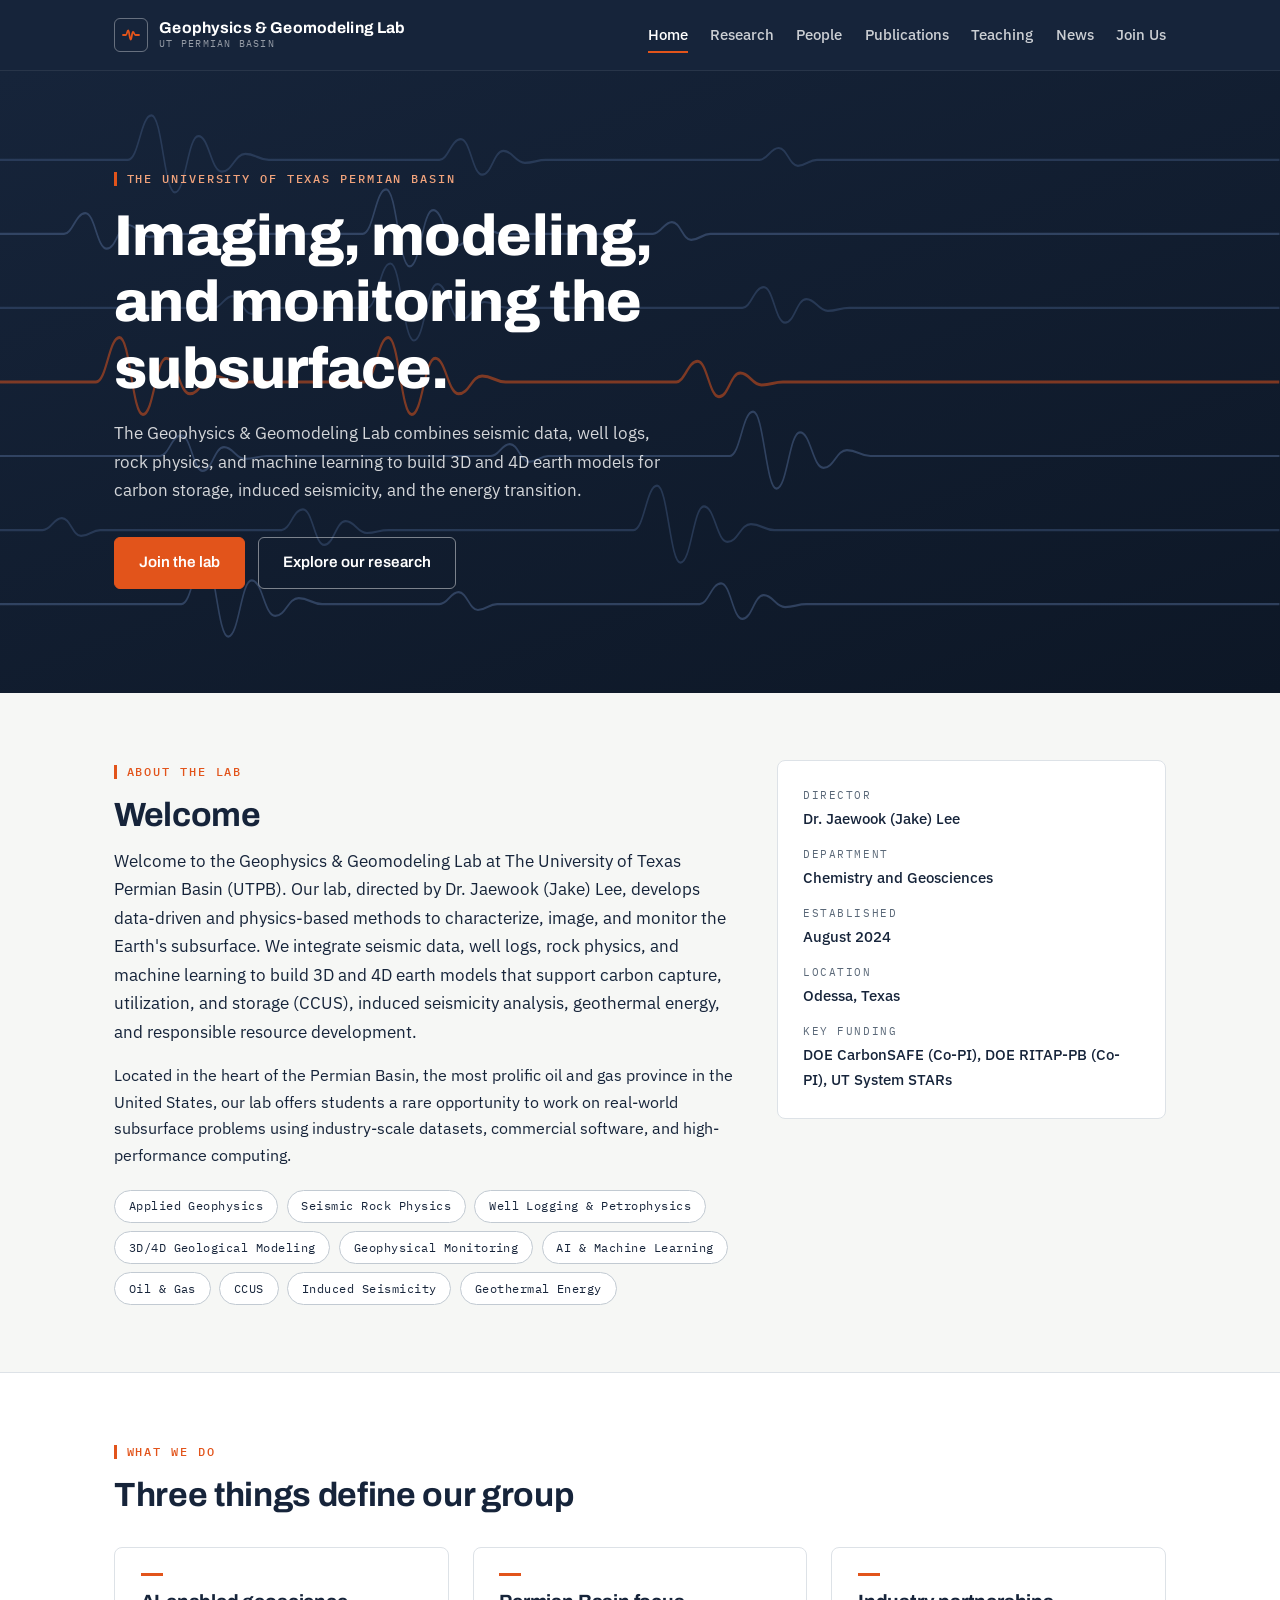
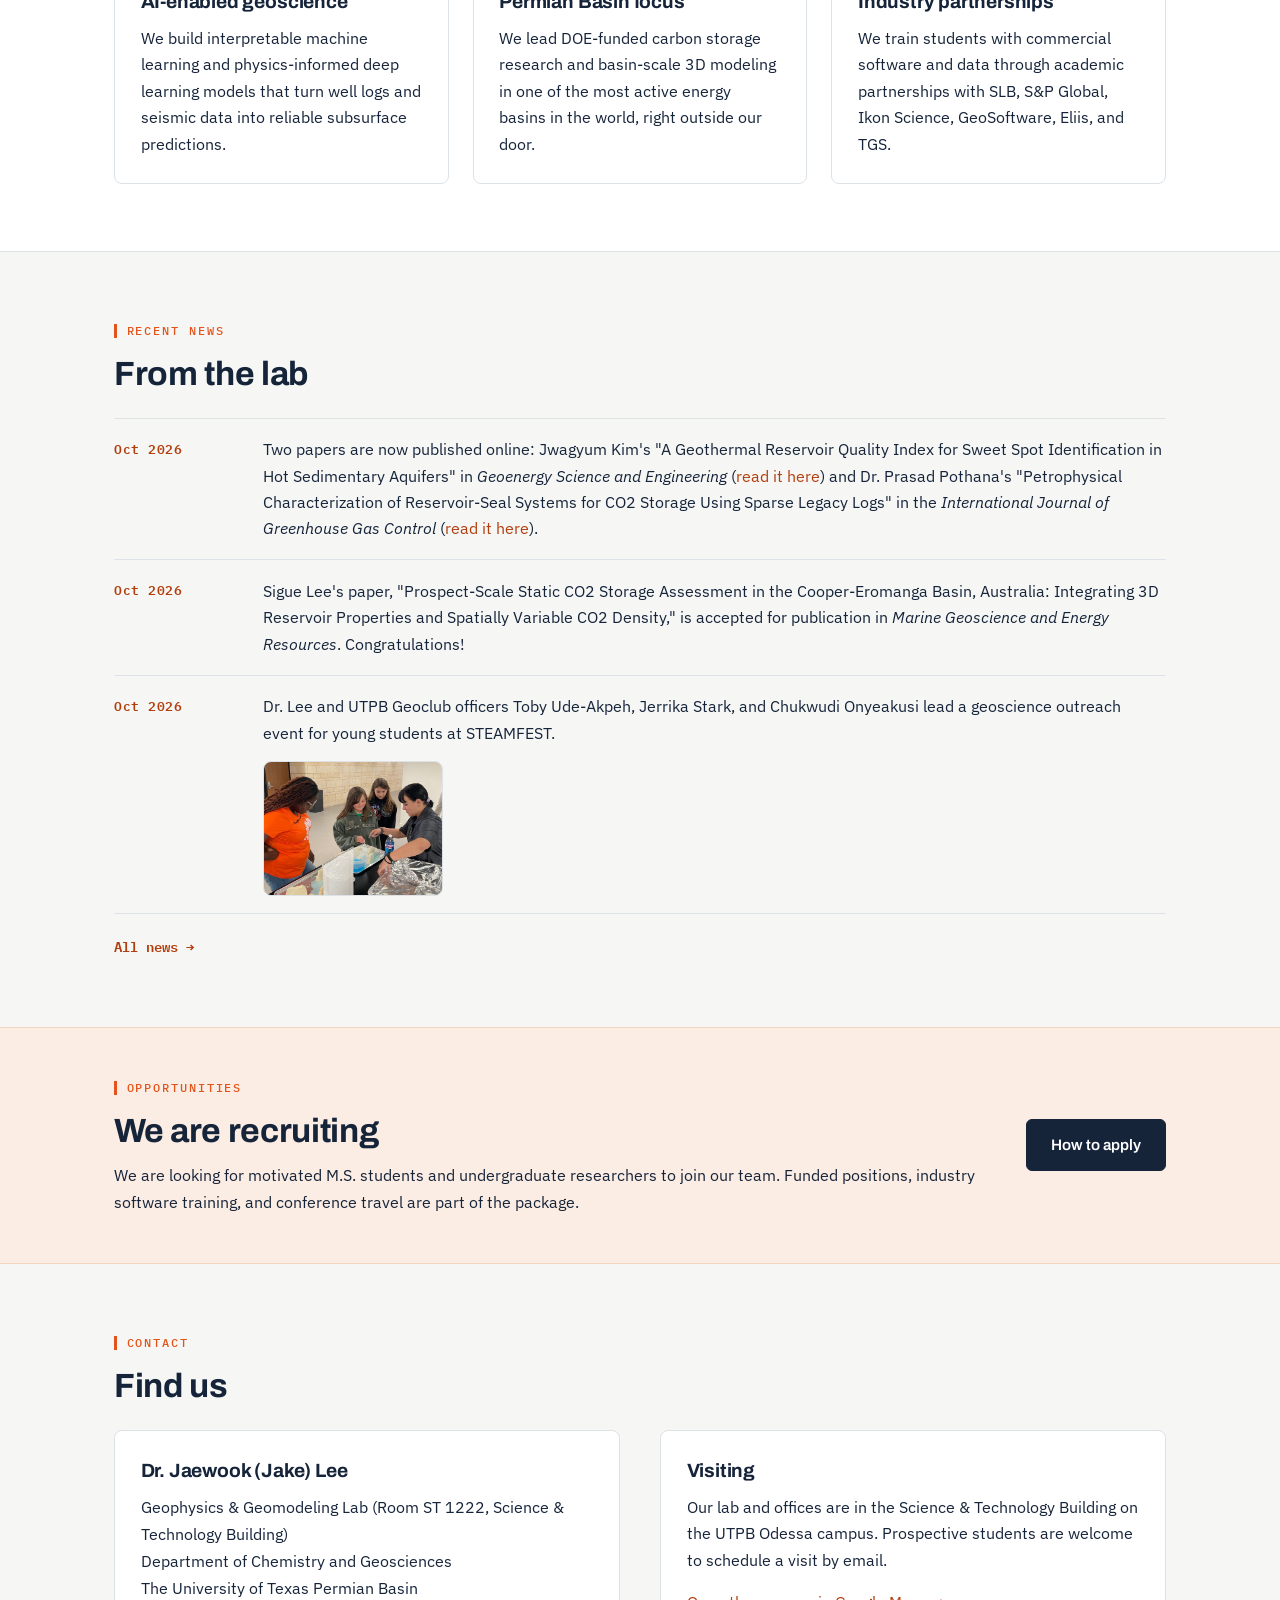
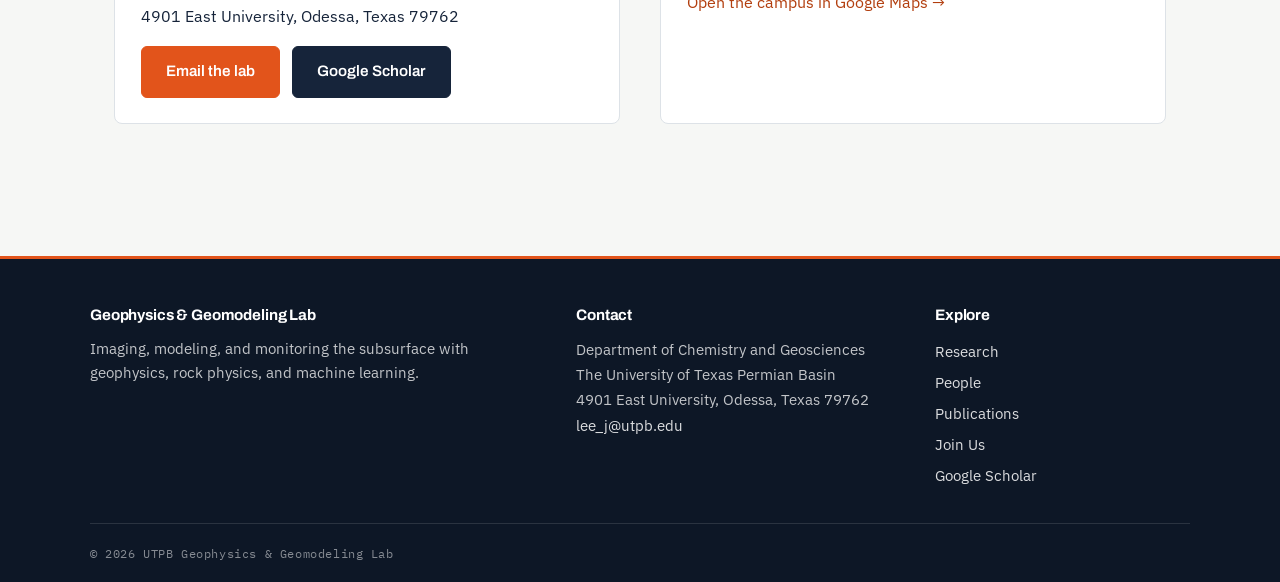
==== index.html @ 93576936 "Publish two in-press papers, add accepted Lee S. paper, and post news Co-Authored-By: Claude Opus 5." ====
<!DOCTYPE html>
<html lang="en">
<head>
  <meta charset="UTF-8">
  <meta name="viewport" content="width=device-width, initial-scale=1">
  <title>Geophysics &amp; Geomodeling Lab | The University of Texas Permian Basin</title>
  <meta name="description" content="The Geophysics &amp; Geomodeling Lab at The University of Texas Permian Basin develops geophysics, rock physics, and machine learning methods for carbon storage, induced seismicity, and subsurface energy.">
  <link rel="icon" href="data:image/svg+xml,%3Csvg%20xmlns='http://www.w3.org/2000/svg'%20viewBox='0%200%2032%2032'%3E%3Crect%20width='32'%20height='32'%20rx='6'%20fill='%2316243A'/%3E%3Cpath%20d='M4%2016h5c2%200%202-7%204-7s2%2014%204%2014%202-10%204-10%202%205%204%205h3'%20fill='none'%20stroke='%23E2541B'%20stroke-width='2.2'%20stroke-linecap='round'/%3E%3C/svg%3E">
  <link rel="preconnect" href="https://fonts.googleapis.com">
  <link rel="preconnect" href="https://fonts.gstatic.com" crossorigin>
  <link href="https://fonts.googleapis.com/css2?family=Archivo:wght@500;600;700;800&family=IBM+Plex+Sans:ital,wght@0,400;0,500;0,600;1,400&family=IBM+Plex+Mono:wght@400;500;600&display=swap" rel="stylesheet">
  <link rel="stylesheet" href="css/style.css">
</head>
<body>
  <a class="skip-link" href="#main">Skip to content</a>

  <header class="site-header">
    <div class="container nav-row">
      <a href="index.html" class="brand">
        <span class="brand-mark">
          <svg width="18" height="18" viewBox="0 0 18 18" aria-hidden="true"><path d="M1 9h3c1 0 1-4.5 2.2-4.5S7.4 13.5 8.6 13.5 9.8 6 11 6s1.2 3 2.4 3H17" fill="none" stroke="#E2541B" stroke-width="1.8" stroke-linecap="round"/></svg>
        </span>
        <span class="brand-text">
          <strong>Geophysics &amp; Geomodeling Lab</strong>
          <span>UT Permian Basin</span>
        </span>
      </a>
      <button class="nav-toggle" aria-expanded="false" aria-controls="site-nav" aria-label="Open menu"><span></span><span></span><span></span></button>
      <nav id="site-nav" class="site-nav" aria-label="Main">
        <ul>
          <li><a href="index.html" class="active" aria-current="page">Home</a></li>
          <li><a href="research.html">Research</a></li>
          <li><a href="people.html">People</a></li>
          <li><a href="publications.html">Publications</a></li>
          <li><a href="teaching.html">Teaching</a></li>
          <li><a href="news.html">News</a></li>
          <li><a href="join.html">Join Us</a></li>
        </ul>
      </nav>
    </div>
  </header>

  <main id="main">

    <!-- Hero -->
    <section class="hero">
      <svg class="traces" viewBox="0 0 1200 420" preserveAspectRatio="none" aria-hidden="true" focusable="false">
        <path pathLength="1" d="M0 60h120c10 0 12 -30 22 -30s12 52 22 52 12 -38 22 -38 12 24 22 24 12 -12 22 -12 12 4 22 4h160c8 0 11 -14 20 -14s11 24 20 24 11 -16 20 -16 11 8 20 8 11 -2 20 -2h200c8 0 10 -8 18 -8s10 12 18 12 10 -4 18 -4H1200"/>
        <path pathLength="1" d="M0 110h60c8 0 11 -14 20 -14s11 24 20 24 11 -16 20 -16 11 8 20 8 11 -2 20 -2h180c10 0 12 -30 22 -30s12 52 22 52 12 -38 22 -38 12 24 22 24 12 -12 22 -12 12 4 22 4h140c8 0 10 -8 18 -8s10 12 18 12 10 -4 18 -4H1200"/>
        <path pathLength="1" d="M0 160h200c8 0 10 -8 18 -8s10 12 18 12 10 -4 18 -4h90c10 0 12 -30 22 -30s12 52 22 52 12 -38 22 -38 12 24 22 24 12 -12 22 -12 12 4 22 4h220c8 0 11 -14 20 -14s11 24 20 24 11 -16 20 -16 11 8 20 8 11 -2 20 -2H1200"/>
        <path pathLength="1" d="M0 210h90c10 0 12 -30 22 -30s12 52 22 52 12 -38 22 -38 12 24 22 24 12 -12 22 -12 12 4 22 4h120c10 0 12 -30 22 -30s12 52 22 52 12 -38 22 -38 12 24 22 24 12 -12 22 -12 12 4 22 4h160c8 0 11 -14 20 -14s11 24 20 24 11 -16 20 -16 11 8 20 8 11 -2 20 -2H1200"/>
        <path pathLength="1" d="M0 260h150c8 0 11 -14 20 -14s11 24 20 24 11 -16 20 -16 11 8 20 8 11 -2 20 -2h210c8 0 10 -8 18 -8s10 12 18 12 10 -4 18 -4h170c10 0 12 -30 22 -30s12 52 22 52 12 -38 22 -38 12 24 22 24 12 -12 22 -12 12 4 22 4H1200"/>
        <path pathLength="1" d="M0 310h40c8 0 10 -8 18 -8s10 12 18 12 10 -4 18 -4h170c8 0 11 -14 20 -14s11 24 20 24 11 -16 20 -16 11 8 20 8 11 -2 20 -2h230c10 0 12 -30 22 -30s12 52 22 52 12 -38 22 -38 12 24 22 24 12 -12 22 -12 12 4 22 4H1200"/>
        <path pathLength="1" d="M0 360h170c10 0 12 -30 22 -30s12 52 22 52 12 -38 22 -38 12 24 22 24 12 -12 22 -12 12 4 22 4h110c8 0 10 -8 18 -8s10 12 18 12 10 -4 18 -4h190c8 0 11 -14 20 -14s11 24 20 24 11 -16 20 -16 11 8 20 8 11 -2 20 -2H1200"/>
      </svg>
      <div class="hero-inner">
        <p class="kicker kicker-light">The University of Texas Permian Basin</p>
        <h1>Imaging, modeling, and monitoring the subsurface.</h1>
        <p class="hero-sub">The Geophysics &amp; Geomodeling Lab combines seismic data, well logs, rock physics, and machine learning to build 3D and 4D earth models for carbon storage, induced seismicity, and the energy transition.</p>
        <div class="hero-actions">
          <a class="btn" href="join.html">Join the lab</a>
          <a class="btn btn-ghost" href="research.html">Explore our research</a>
        </div>
      </div>
    </section>

    <!-- Welcome -->
    <section class="section">
      <div class="container split">
        <div>
          <p class="kicker">About the lab</p>
          <h2>Welcome</h2>
          <p class="lead">Welcome to the Geophysics &amp; Geomodeling Lab at The University of Texas Permian Basin (UTPB). Our lab, directed by Dr. Jaewook (Jake) Lee, develops data-driven and physics-based methods to characterize, image, and monitor the Earth's subsurface. We integrate seismic data, well logs, rock physics, and machine learning to build 3D and 4D earth models that support carbon capture, utilization, and storage (CCUS), induced seismicity analysis, geothermal energy, and responsible resource development.</p>
          <p>Located in the heart of the Permian Basin, the most prolific oil and gas province in the United States, our lab offers students a rare opportunity to work on real-world subsurface problems using industry-scale datasets, commercial software, and high-performance computing.</p>
          <ul class="chips" aria-label="Research keywords">
            <li>Applied Geophysics</li>
            <li>Seismic Rock Physics</li>
            <li>Well Logging &amp; Petrophysics</li>
            <li>3D/4D Geological Modeling</li>
            <li>Geophysical Monitoring</li>
            <li>AI &amp; Machine Learning</li>
            <li>Oil &amp; Gas</li>
            <li>CCUS</li>
            <li>Induced Seismicity</li>
            <li>Geothermal Energy</li>
          </ul>
        </div>
        <aside class="card facts" aria-label="Lab at a glance">
          <dl>
            <dt>Director</dt>
            <dd>Dr. Jaewook (Jake) Lee</dd>
            <dt>Department</dt>
            <dd>Chemistry and Geosciences</dd>
            <dt>Established</dt>
            <dd>August 2024</dd>
            <dt>Location</dt>
            <dd>Odessa, Texas</dd>
            <dt>Key funding</dt>
            <dd>DOE CarbonSAFE (Co-PI), DOE RITAP-PB (Co-PI), UT System STARs</dd>
          </dl>
        </aside>
      </div>
    </section>

    <!-- Highlights -->
    <section class="section section-alt">
      <div class="container">
        <p class="kicker">What we do</p>
        <h2>Three things define our group</h2>
        <div class="grid-3" style="margin-top: 2rem;">
          <div class="card">
            <span class="tick"></span>
            <h3>AI-enabled geoscience</h3>
            <p>We build interpretable machine learning and physics-informed deep learning models that turn well logs and seismic data into reliable subsurface predictions.</p>
          </div>
          <div class="card">
            <span class="tick"></span>
            <h3>Permian Basin focus</h3>
            <p>We lead DOE-funded carbon storage research and basin-scale 3D modeling in one of the most active energy basins in the world, right outside our door.</p>
          </div>
          <div class="card">
            <span class="tick"></span>
            <h3>Industry partnerships</h3>
            <p>We train students with commercial software and data through academic partnerships with SLB, S&amp;P Global, Ikon Science, GeoSoftware, Eliis, and TGS.</p>
          </div>
        </div>
      </div>
    </section>

    <!-- Recent news -->
    <section class="section">
      <div class="container">
        <p class="kicker">Recent news</p>
        <h2>From the lab</h2>
        <ul class="news-list" style="margin-top: 1.5rem;">
          <li>
            <span class="news-date">Oct 2026</span>
            <p>Two papers are now published online: Jwagyum Kim's "A Geothermal Reservoir Quality Index for Sweet Spot Identification in Hot Sedimentary Aquifers" in <em>Geoenergy Science and Engineering</em> (<a href="https://authors.elsevier.com/a/1o1GsAUka6kopb" target="_blank" rel="noopener">read it here</a>) and Dr. Prasad Pothana's "Petrophysical Characterization of Reservoir-Seal Systems for CO2 Storage Using Sparse Legacy Logs" in the <em>International Journal of Greenhouse Gas Control</em> (<a href="https://authors.elsevier.com/a/1o1PN6E2M3BN0E" target="_blank" rel="noopener">read it here</a>).</p>
          </li>
          <li>
            <span class="news-date">Oct 2026</span>
            <p>Sigue Lee's paper, "Prospect-Scale Static CO2 Storage Assessment in the Cooper-Eromanga Basin, Australia: Integrating 3D Reservoir Properties and Spatially Variable CO2 Density," is accepted for publication in <em>Marine Geoscience and Energy Resources</em>. Congratulations!</p>
          </li>
          <li>
            <span class="news-date">Oct 2026</span>
            <div class="news-body">
              <p>Dr. Lee and UTPB Geoclub officers Toby Ude-Akpeh, Jerrika Stark, and Chukwudi Onyeakusi lead a geoscience outreach event for young students at STEAMFEST.</p>
              <div class="news-photos">
                <a class="zoom" href="images/news-2026-10-steamfest-full.jpg"><img src="images/news-2026-10-steamfest.jpg" alt="UTPB Geoclub officers guiding young visitors through a hands-on erosion activity at STEAMFEST" loading="lazy"></a>
              </div>
            </div>
          </li>
        </ul>
        <a class="more-link" href="news.html">All news &rarr;</a>
      </div>
    </section>

    <!-- Recruiting -->
    <section class="recruit">
      <div class="container">
        <div>
          <p class="kicker">Opportunities</p>
          <h2>We are recruiting</h2>
          <p>We are looking for motivated M.S. students and undergraduate researchers to join our team. Funded positions, industry software training, and conference travel are part of the package.</p>
        </div>
        <a class="btn btn-ink" href="join.html">How to apply</a>
      </div>
    </section>

    <!-- Contact -->
    <section class="section">
      <div class="container">
        <p class="kicker">Contact</p>
        <h2>Find us</h2>
        <div class="contact-grid" style="margin-top: 1.5rem;">
          <div class="card contact-card">
            <h3>Dr. Jaewook (Jake) Lee</h3>
            <address>
              Geophysics &amp; Geomodeling Lab (Room ST 1222, Science &amp; Technology Building)<br>
              Department of Chemistry and Geosciences<br>
              The University of Texas Permian Basin<br>
              4901 East University, Odessa, Texas 79762
            </address>
            <div class="contact-links">
              <a class="btn" href="mailto:lee_j@utpb.edu">Email the lab</a>
              <a class="btn btn-ink" href="https://scholar.google.com/citations?hl=en&amp;user=uHnrH6MAAAAJ" target="_blank" rel="noopener">Google Scholar</a>
            </div>
          </div>
          <div class="card contact-card">
            <h3>Visiting</h3>
            <p>Our lab and offices are in the Science &amp; Technology Building on the UTPB Odessa campus. Prospective students are welcome to schedule a visit by email.</p>
            <p><a href="https://maps.google.com/?q=The+University+of+Texas+Permian+Basin" target="_blank" rel="noopener">Open the campus in Google Maps &rarr;</a></p>
          </div>
        </div>
      </div>
    </section>

  </main>

  <footer class="site-footer">
    <div class="container footer-grid">
      <div>
        <h4>Geophysics &amp; Geomodeling Lab</h4>
        <p>Imaging, modeling, and monitoring the subsurface with geophysics, rock physics, and machine learning.</p>
      </div>
      <div>
        <h4>Contact</h4>
        <address>
          Department of Chemistry and Geosciences<br>
          The University of Texas Permian Basin<br>
          4901 East University, Odessa, Texas 79762<br>
          <a href="mailto:lee_j@utpb.edu">lee_j@utpb.edu</a>
        </address>
      </div>
      <div>
        <h4>Explore</h4>
        <ul>
          <li><a href="research.html">Research</a></li>
          <li><a href="people.html">People</a></li>
          <li><a href="publications.html">Publications</a></li>
          <li><a href="join.html">Join Us</a></li>
          <li><a href="https://scholar.google.com/citations?hl=en&amp;user=uHnrH6MAAAAJ" target="_blank" rel="noopener">Google Scholar</a></li>
        </ul>
      </div>
    </div>
    <div class="container footer-bottom">&copy; 2026 UTPB Geophysics &amp; Geomodeling Lab</div>
  </footer>

  <script src="js/main.js"></script>
</body>
</html>
---- css/style.css ----
/* ==========================================================================
   UTPB Geophysics & Geomodeling Lab
   Design tokens: ink navy subsurface, UTPB-style flare orange accent,
   Archivo display + IBM Plex Sans body + IBM Plex Mono utility.
   ========================================================================== */

:root {
  --ink: #16243A;
  --ink-2: #0D1726;
  --paper: #F6F7F5;
  --surface: #FFFFFF;
  --accent: #E2541B;
  --accent-deep: #B23E0E;
  --accent-soft: #FBEDE3;
  --slate: #5A6878;
  --line: #DDE2E7;
  --line-strong: #C2CAD2;
  --trace-1: #3A5074;
  --trace-2: #4B628A;
  --font-display: "Archivo", "Helvetica Neue", Arial, sans-serif;
  --font-body: "IBM Plex Sans", "Segoe UI", Arial, sans-serif;
  --font-mono: "IBM Plex Mono", "SFMono-Regular", Consolas, monospace;
}

/* ---------- Base ---------- */

*, *::before, *::after { box-sizing: border-box; }

html { scroll-behavior: smooth; }

body {
  margin: 0;
  font-family: var(--font-body);
  font-size: 1rem;
  line-height: 1.65;
  color: var(--ink);
  background: var(--paper);
}

img { max-width: 100%; display: block; }

h1, h2, h3, h4 {
  font-family: var(--font-display);
  line-height: 1.15;
  margin: 0 0 0.75rem;
  letter-spacing: -0.01em;
}

h2 { font-size: clamp(1.6rem, 3vw, 2.1rem); font-weight: 700; }
h3 { font-size: 1.2rem; font-weight: 700; }

p { margin: 0 0 1rem; }
p:last-child { margin-bottom: 0; }

a { color: var(--accent-deep); text-decoration: none; }
a:hover { text-decoration: underline; }

a:focus-visible,
button:focus-visible {
  outline: 2px solid var(--accent);
  outline-offset: 2px;
  border-radius: 2px;
}

ul { padding-left: 1.2rem; }

.container {
  max-width: 1100px;
  margin-inline: auto;
  padding-inline: 1.5rem;
}

.skip-link {
  position: absolute;
  left: -999px;
  top: 0;
  background: var(--accent);
  color: #fff;
  padding: 0.6rem 1rem;
  z-index: 100;
}
.skip-link:focus { left: 0; }

/* ---------- Kicker (depth-tick eyebrow) ---------- */

.kicker {
  display: inline-flex;
  align-items: center;
  gap: 0.6rem;
  font-family: var(--font-mono);
  font-size: 0.74rem;
  font-weight: 500;
  letter-spacing: 0.16em;
  text-transform: uppercase;
  color: var(--accent);
  margin: 0 0 0.9rem;
}
.kicker::before {
  content: "";
  width: 3px;
  height: 14px;
  background: var(--accent);
}
.kicker-light { color: #F1A37C; }
.kicker-light::before { background: var(--accent); }

/* ---------- Header / Navigation ---------- */

.site-header {
  position: sticky;
  top: 0;
  z-index: 50;
  background: var(--ink);
  border-bottom: 1px solid rgba(255, 255, 255, 0.08);
}

.nav-row {
  display: flex;
  align-items: center;
  justify-content: space-between;
  gap: 1rem;
  min-height: 70px;
}

.brand {
  display: flex;
  align-items: center;
  gap: 0.7rem;
  color: #fff;
  text-decoration: none;
}
.brand:hover { text-decoration: none; }

.brand-mark {
  flex: none;
  width: 34px;
  height: 34px;
  border: 1.5px solid rgba(255, 255, 255, 0.35);
  border-radius: 6px;
  display: grid;
  place-items: center;
}
.brand-mark svg { display: block; }

.brand-text { line-height: 1.2; }
.brand-text strong {
  display: block;
  font-family: var(--font-display);
  font-size: 0.98rem;
  font-weight: 700;
  letter-spacing: 0.01em;
}
.brand-text span {
  display: block;
  font-family: var(--font-mono);
  font-size: 0.64rem;
  letter-spacing: 0.12em;
  text-transform: uppercase;
  color: rgba(255, 255, 255, 0.55);
}

.site-nav ul {
  display: flex;
  gap: 1.4rem;
  list-style: none;
  margin: 0;
  padding: 0;
}

.site-nav a {
  color: rgba(255, 255, 255, 0.78);
  font-size: 0.92rem;
  font-weight: 500;
  padding: 0.4rem 0;
  border-bottom: 2px solid transparent;
}
.site-nav a:hover {
  color: #fff;
  text-decoration: none;
}
.site-nav a.active {
  color: #fff;
  border-bottom-color: var(--accent);
}

.nav-toggle {
  display: none;
  flex-direction: column;
  justify-content: center;
  gap: 5px;
  width: 42px;
  height: 42px;
  background: none;
  border: 1px solid rgba(255, 255, 255, 0.3);
  border-radius: 6px;
  cursor: pointer;
  padding: 0 9px;
}
.nav-toggle span {
  display: block;
  height: 2px;
  background: #fff;
}

/* ---------- Hero (index) ---------- */

.hero {
  position: relative;
  background: linear-gradient(160deg, var(--ink) 0%, var(--ink-2) 100%);
  color: #fff;
  overflow: hidden;
}

.hero-inner {
  position: relative;
  z-index: 1;
  padding: 6rem 1.5rem 6.5rem;
  max-width: 1100px;
  margin-inline: auto;
}

.hero h1 {
  font-size: clamp(2.2rem, 5vw, 3.6rem);
  font-weight: 800;
  max-width: 17ch;
  margin-bottom: 1.1rem;
}

.hero-sub {
  max-width: 56ch;
  font-size: 1.08rem;
  color: rgba(255, 255, 255, 0.82);
  margin-bottom: 2rem;
}

.hero-actions { display: flex; flex-wrap: wrap; gap: 0.8rem; }

/* Seismic traces (signature element) */

.traces {
  position: absolute;
  inset: 0;
  width: 100%;
  height: 100%;
  opacity: 0.55;
}
.traces path {
  fill: none;
  stroke: var(--trace-1);
  stroke-width: 1.5;
  stroke-dasharray: 1;
  stroke-dashoffset: 1;
  animation: trace-draw 2.4s cubic-bezier(0.4, 0, 0.2, 1) forwards;
}
.traces path:nth-of-type(2) { stroke: var(--trace-2); animation-delay: 0.12s; }
.traces path:nth-of-type(3) { animation-delay: 0.24s; }
.traces path:nth-of-type(4) {
  stroke: var(--accent);
  stroke-width: 2;
  opacity: 0.95;
  animation-delay: 0.36s;
}
.traces path:nth-of-type(5) { stroke: var(--trace-2); animation-delay: 0.48s; }
.traces path:nth-of-type(6) { animation-delay: 0.6s; }
.traces path:nth-of-type(7) { stroke: var(--trace-2); animation-delay: 0.72s; }

@keyframes trace-draw {
  to { stroke-dashoffset: 0; }
}

.traces-quiet { opacity: 0.3; }
.traces-quiet path { animation: none; stroke-dashoffset: 0; }

@media (prefers-reduced-motion: reduce) {
  html { scroll-behavior: auto; }
  .traces path { animation: none; stroke-dashoffset: 0; }
  .card, .person-card { transition: none; }
}

/* ---------- Page header (interior pages) ---------- */

.page-header {
  position: relative;
  background: linear-gradient(160deg, var(--ink) 0%, var(--ink-2) 100%);
  color: #fff;
  overflow: hidden;
}
.page-header .container {
  position: relative;
  z-index: 1;
  padding-top: 3.6rem;
  padding-bottom: 3.6rem;
}
.page-header h1 {
  font-size: clamp(1.9rem, 4vw, 2.8rem);
  font-weight: 800;
  margin-bottom: 0.4rem;
}
.page-header .dek {
  color: rgba(255, 255, 255, 0.75);
  max-width: 60ch;
  margin: 0;
}

/* ---------- Buttons ---------- */

.btn {
  display: inline-block;
  background: var(--accent);
  color: #fff;
  font-family: var(--font-display);
  font-weight: 600;
  font-size: 0.95rem;
  padding: 0.78rem 1.5rem;
  border-radius: 6px;
  border: 1.5px solid var(--accent);
}
.btn:hover {
  background: var(--accent-deep);
  border-color: var(--accent-deep);
  text-decoration: none;
}

.btn-ghost {
  background: transparent;
  border-color: rgba(255, 255, 255, 0.45);
  color: #fff;
}
.btn-ghost:hover {
  background: rgba(255, 255, 255, 0.1);
  border-color: #fff;
}

.btn-ink {
  background: var(--ink);
  border-color: var(--ink);
}
.btn-ink:hover { background: var(--ink-2); border-color: var(--ink-2); }

/* ---------- Sections ---------- */

.section { padding: 4.2rem 0; }
.section-alt { background: var(--surface); border-block: 1px solid var(--line); }

.section-head { max-width: 70ch; margin-bottom: 2.2rem; }

.lead { font-size: 1.08rem; }

/* ---------- Grids & cards ---------- */

.grid-2 { display: grid; grid-template-columns: 1fr 1fr; gap: 1.5rem; }
.grid-3 { display: grid; grid-template-columns: repeat(3, 1fr); gap: 1.5rem; }

.card {
  background: var(--surface);
  border: 1px solid var(--line);
  border-radius: 8px;
  padding: 1.6rem;
  transition: transform 0.18s ease, box-shadow 0.18s ease;
}
.card:hover {
  transform: translateY(-2px);
  box-shadow: 0 10px 24px rgba(22, 36, 58, 0.08);
}
.card h3 { margin-top: 0.2rem; }
.card .tick {
  display: block;
  width: 22px;
  height: 3px;
  background: var(--accent);
  margin-bottom: 0.9rem;
}

/* Welcome split */

.split {
  display: grid;
  grid-template-columns: 1.6fr 1fr;
  gap: 2.5rem;
  align-items: start;
}

.facts { font-size: 0.95rem; }
.facts dl { margin: 0; }
.facts dt {
  font-family: var(--font-mono);
  font-size: 0.68rem;
  letter-spacing: 0.14em;
  text-transform: uppercase;
  color: var(--slate);
  margin-top: 0.9rem;
}
.facts dt:first-child { margin-top: 0; }
.facts dd { margin: 0.1rem 0 0; font-weight: 500; }

/* Keyword chips */

.chips {
  display: flex;
  flex-wrap: wrap;
  gap: 0.55rem;
  list-style: none;
  margin: 1.4rem 0 0;
  padding: 0;
}
.chips li {
  font-family: var(--font-mono);
  font-size: 0.76rem;
  letter-spacing: 0.04em;
  color: var(--ink);
  background: var(--surface);
  border: 1px solid var(--line-strong);
  border-radius: 999px;
  padding: 0.32rem 0.85rem;
}

/* ---------- News ---------- */

.news-list { list-style: none; margin: 0; padding: 0; }
.news-list li {
  display: grid;
  grid-template-columns: 130px 1fr;
  gap: 1.2rem;
  padding: 1.1rem 0;
  border-bottom: 1px solid var(--line);
}
.news-list li:first-child { border-top: 1px solid var(--line); }
.news-date {
  font-family: var(--font-mono);
  font-size: 0.8rem;
  font-weight: 600;
  color: var(--accent-deep);
  letter-spacing: 0.04em;
  padding-top: 0.15rem;
}
.news-list p { margin: 0; }
.news-photos {
  display: grid;
  grid-template-columns: repeat(auto-fill, 180px);
  gap: 0.8rem;
  margin-top: 0.9rem;
}
.news-photos img, .gallery img {
  display: block;
  width: 100%;
  aspect-ratio: 4 / 3;
  object-fit: cover;
  border-radius: 8px;
  border: 1px solid var(--line);
}
.gallery { margin: 0; }
.zoom { display: block; cursor: zoom-in; border-radius: 8px; }
.zoom img { transition: opacity 0.15s; }
.zoom:hover img { opacity: 0.85; }

.lightbox {
  position: fixed;
  inset: 0;
  z-index: 100;
  display: flex;
  align-items: center;
  justify-content: center;
  padding: 1rem;
  background: rgba(10, 16, 26, 0.88);
  cursor: zoom-out;
}
.lightbox[hidden] { display: none; }
.lightbox img {
  max-width: min(100%, 1200px);
  max-height: calc(100vh - 2rem);
  border-radius: 8px;
  box-shadow: 0 10px 40px rgba(0, 0, 0, 0.5);
}
.lightbox-close {
  position: absolute;
  top: 0.75rem;
  right: 1rem;
  width: 2.5rem;
  height: 2.5rem;
  border: 0;
  border-radius: 50%;
  background: rgba(255, 255, 255, 0.15);
  color: #fff;
  font-size: 1.6rem;
  line-height: 1;
  cursor: pointer;
}
.gallery figcaption { font-size: 0.9rem; margin-top: 0.5rem; }
.more-link {
  display: inline-block;
  margin-top: 1.3rem;
  font-family: var(--font-mono);
  font-size: 0.85rem;
  font-weight: 600;
}

/* ---------- Recruiting band ---------- */

.recruit {
  background: var(--accent-soft);
  border-block: 1px solid #F2D4C0;
}
.recruit .container {
  display: grid;
  grid-template-columns: 1.7fr auto;
  gap: 2rem;
  align-items: center;
  padding-top: 3rem;
  padding-bottom: 3rem;
}

/* ---------- Contact ---------- */

.contact-grid {
  display: grid;
  grid-template-columns: 1fr 1fr;
  gap: 2.5rem;
}
.contact-card address {
  font-style: normal;
  line-height: 1.7;
}
.contact-links { margin-top: 1rem; display: flex; flex-wrap: wrap; gap: 0.8rem; }

/* ---------- Research themes ---------- */

.theme {
  display: grid;
  grid-template-columns: 1.25fr 1fr;
  gap: 2.5rem;
  align-items: center;
  padding: 2.6rem 0;
  border-bottom: 1px solid var(--line);
}
.theme:last-of-type { border-bottom: none; }
.theme:nth-of-type(even) .theme-text { order: 2; }
.theme h3 { font-size: 1.35rem; }

.figure-ph {
  aspect-ratio: 4 / 3;
  border: 1.5px dashed var(--line-strong);
  border-radius: 8px;
  background:
    linear-gradient(135deg, rgba(22, 36, 58, 0.03) 25%, transparent 25%, transparent 50%, rgba(22, 36, 58, 0.03) 50%, rgba(22, 36, 58, 0.03) 75%, transparent 75%) 0 0 / 22px 22px,
    var(--surface);
  display: grid;
  place-items: center;
  text-align: center;
  padding: 1rem;
}
.figure-ph span {
  font-family: var(--font-mono);
  font-size: 0.78rem;
  color: var(--slate);
  max-width: 26ch;
}

/* Projects */

.projects { list-style: none; margin: 0; padding: 0; }
.projects li {
  display: grid;
  grid-template-columns: 96px 1fr;
  gap: 1.2rem;
  padding: 1rem 0;
  border-bottom: 1px solid var(--line);
}
.projects li:first-child { border-top: 1px solid var(--line); }
.role-badge {
  font-family: var(--font-mono);
  font-size: 0.72rem;
  font-weight: 600;
  letter-spacing: 0.08em;
  color: var(--accent-deep);
  border: 1px solid var(--line-strong);
  border-radius: 4px;
  padding: 0.18rem 0.4rem;
  height: fit-content;
  text-align: center;
}
.projects p { margin: 0; }

/* ---------- People ---------- */

.pi-grid {
  display: grid;
  grid-template-columns: 260px 1fr;
  gap: 2.5rem;
  align-items: start;
}

.photo-ph {
  aspect-ratio: 1;
  border-radius: 10px;
  background: linear-gradient(160deg, var(--ink) 0%, var(--ink-2) 100%);
  display: grid;
  place-items: center;
}
.photo-ph span {
  font-family: var(--font-display);
  font-weight: 800;
  font-size: 3rem;
  color: rgba(255, 255, 255, 0.85);
}

.pi-roles { margin: 0.2rem 0 1rem; color: var(--slate); line-height: 1.55; }
.pi-links { display: flex; flex-wrap: wrap; gap: 1rem; margin-bottom: 1.4rem; font-weight: 500; }

.person-card { text-align: left; }
.person-card .avatar {
  width: 88px;
  height: 88px;
  border-radius: 50%;
  background: linear-gradient(160deg, var(--ink) 0%, var(--ink-2) 100%);
  display: grid;
  place-items: center;
  margin-bottom: 1rem;
}
.person-card .avatar span {
  font-family: var(--font-display);
  font-weight: 700;
  font-size: 1.5rem;
  color: rgba(255, 255, 255, 0.85);
}
.person-role {
  font-family: var(--font-mono);
  font-size: 0.74rem;
  letter-spacing: 0.07em;
  text-transform: uppercase;
  color: var(--slate);
  margin-bottom: 0.7rem;
}
.person-card p { font-size: 0.95rem; }

.subtle-list { list-style: none; padding: 0; margin: 0; }
.subtle-list li {
  padding: 0.45rem 0 0.45rem 1.1rem;
  position: relative;
}
.subtle-list li::before {
  content: "";
  position: absolute;
  left: 0;
  top: 0.95em;
  width: 8px;
  height: 2px;
  background: var(--accent);
}

/* ---------- Publications ---------- */

.pub-list { list-style: none; margin: 0; padding: 0; counter-reset: pub; }
.pub-list li {
  counter-increment: pub;
  display: grid;
  grid-template-columns: 44px 1fr;
  gap: 1rem;
  padding: 0.9rem 0;
  border-bottom: 1px solid var(--line);
}
.pub-list li::before {
  content: counter(pub, decimal-leading-zero);
  font-family: var(--font-mono);
  font-size: 0.85rem;
  font-weight: 600;
  color: var(--accent-deep);
  padding-top: 0.1rem;
}

.conf-list { list-style: none; margin: 0 0 2rem; padding: 0; }
.conf-list li {
  padding: 0.55rem 0 0.55rem 1.1rem;
  position: relative;
  font-size: 0.95rem;
  border-bottom: 1px solid var(--line);
}
.conf-list li::before {
  content: "";
  position: absolute;
  left: 0;
  top: 1.05em;
  width: 8px;
  height: 2px;
  background: var(--line-strong);
}

.year-jump {
  display: flex;
  flex-wrap: wrap;
  gap: 0.4rem 1.1rem;
  font-family: var(--font-mono);
  font-size: 0.85rem;
  font-weight: 600;
  margin-bottom: 1.6rem;
}

.year-mark {
  font-family: var(--font-mono);
  font-size: 1rem;
  font-weight: 600;
  color: var(--ink);
  border-left: 3px solid var(--accent);
  padding-left: 0.7rem;
  margin: 2.2rem 0 0.8rem;
}

/* ---------- Callout ---------- */

.callout {
  background: var(--surface);
  border: 1px solid var(--line);
  border-left: 4px solid var(--accent);
  border-radius: 8px;
  padding: 1.6rem 1.8rem;
}

/* ---------- Footer ---------- */

.site-footer {
  background: var(--ink-2);
  color: rgba(255, 255, 255, 0.75);
  border-top: 3px solid var(--accent);
  margin-top: 4rem;
  font-size: 0.93rem;
}
.footer-grid {
  display: grid;
  grid-template-columns: 1.4fr 1fr 0.8fr;
  gap: 2.5rem;
  padding: 3rem 0 2rem;
}
.site-footer h4 {
  color: #fff;
  font-size: 0.95rem;
  margin-bottom: 0.8rem;
}
.site-footer a { color: rgba(255, 255, 255, 0.85); }
.site-footer a:hover { color: #fff; }
.site-footer ul { list-style: none; padding: 0; margin: 0; }
.site-footer ul li { padding: 0.2rem 0; }
.site-footer address { font-style: normal; line-height: 1.7; }
.footer-bottom {
  border-top: 1px solid rgba(255, 255, 255, 0.12);
  padding: 1.2rem 0;
  font-family: var(--font-mono);
  font-size: 0.74rem;
  letter-spacing: 0.05em;
  color: rgba(255, 255, 255, 0.5);
}

/* ---------- Responsive ---------- */

@media (max-width: 920px) {
  .grid-3 { grid-template-columns: 1fr 1fr; }
  .split, .pi-grid, .contact-grid, .theme { grid-template-columns: 1fr; }
  .theme:nth-of-type(even) .theme-text { order: 0; }
  .footer-grid { grid-template-columns: 1fr 1fr; }
  .recruit .container { grid-template-columns: 1fr; }
  .photo-ph { max-width: 240px; }
}

@media (max-width: 700px) {
  .nav-toggle { display: flex; }
  .site-nav {
    display: none;
    position: absolute;
    top: 70px;
    left: 0;
    right: 0;
    background: var(--ink);
    border-bottom: 1px solid rgba(255, 255, 255, 0.1);
    padding: 0.6rem 1.5rem 1.2rem;
  }
  .site-nav.open { display: block; }
  .site-nav ul { flex-direction: column; gap: 0.2rem; }
  .site-nav a { display: block; padding: 0.65rem 0; font-size: 1rem; }
  .grid-3, .grid-2 { grid-template-columns: 1fr; }
  .hero-inner { padding: 4rem 1.5rem 4.5rem; }
  .news-list li, .projects li, .pub-list li { grid-template-columns: 1fr; gap: 0.25rem; }
  .news-photos { grid-template-columns: repeat(2, minmax(0, 180px)); }
  .footer-grid { grid-template-columns: 1fr; }
}
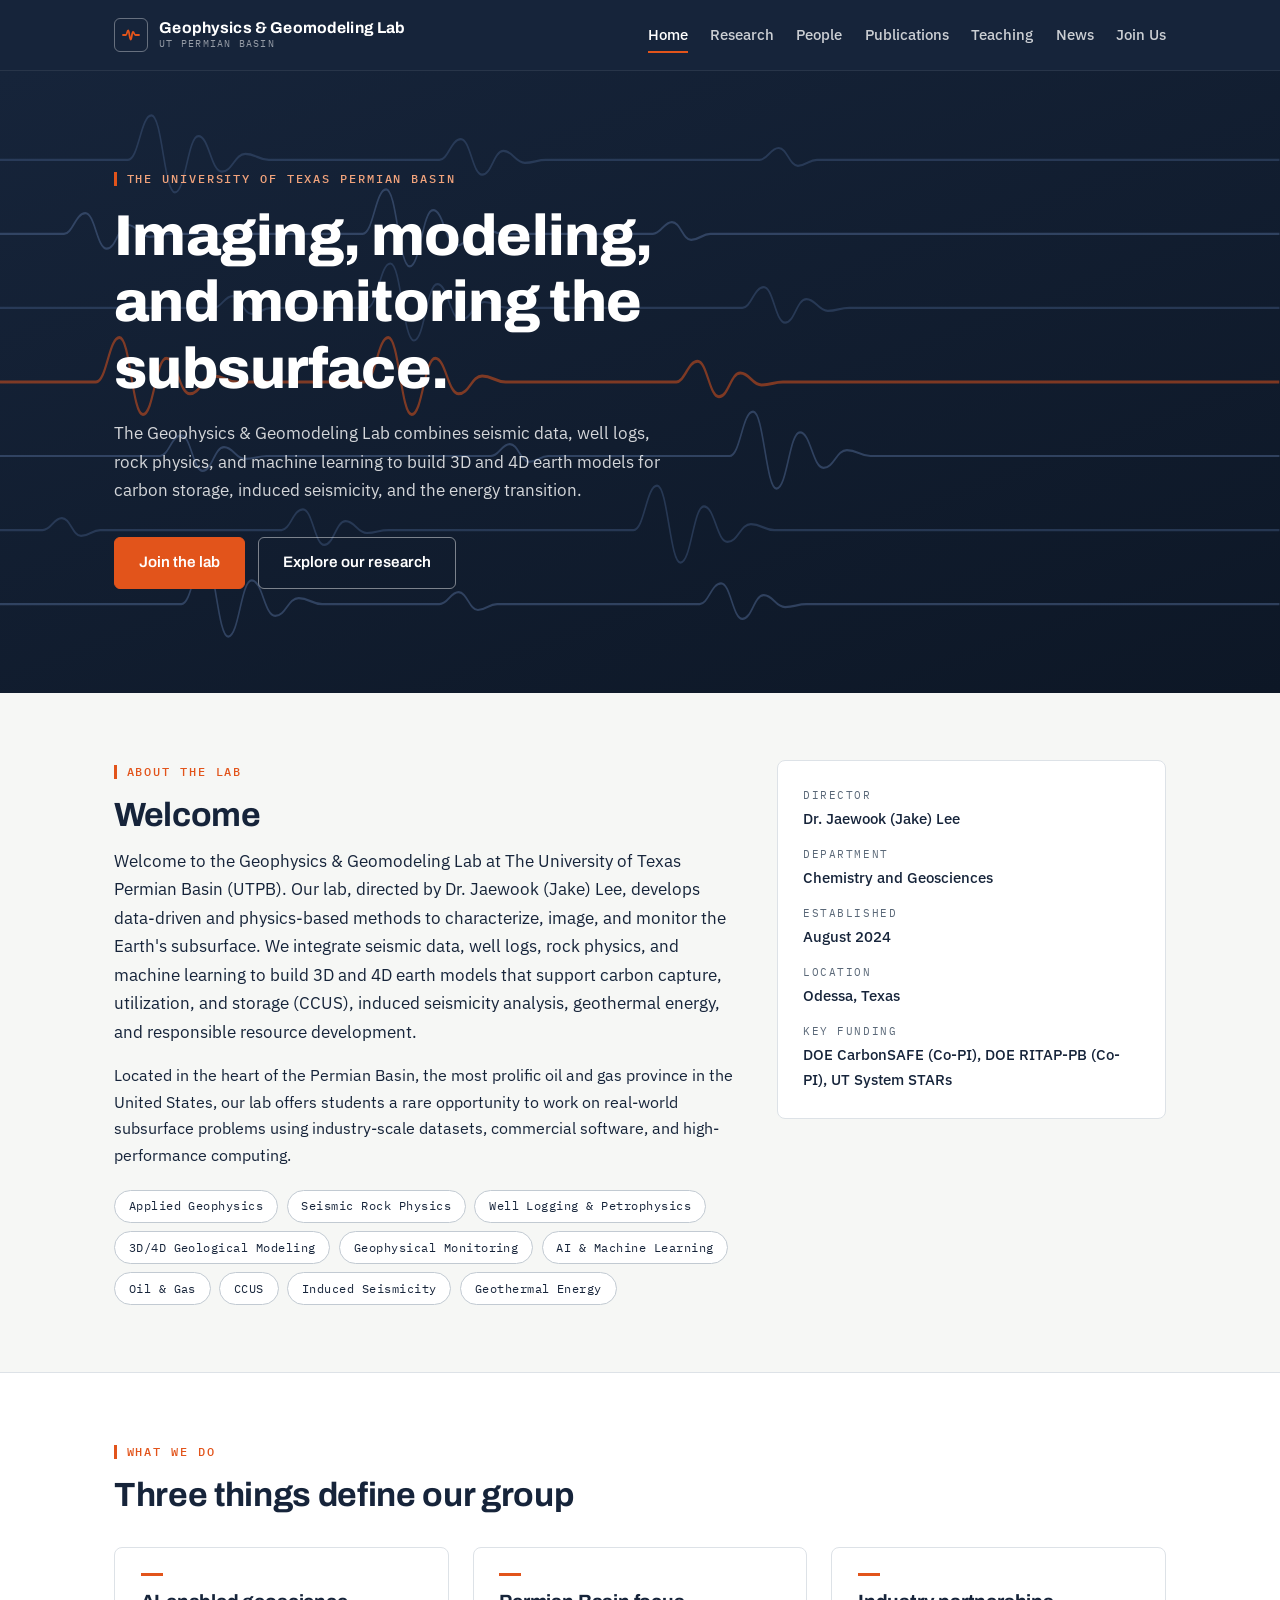
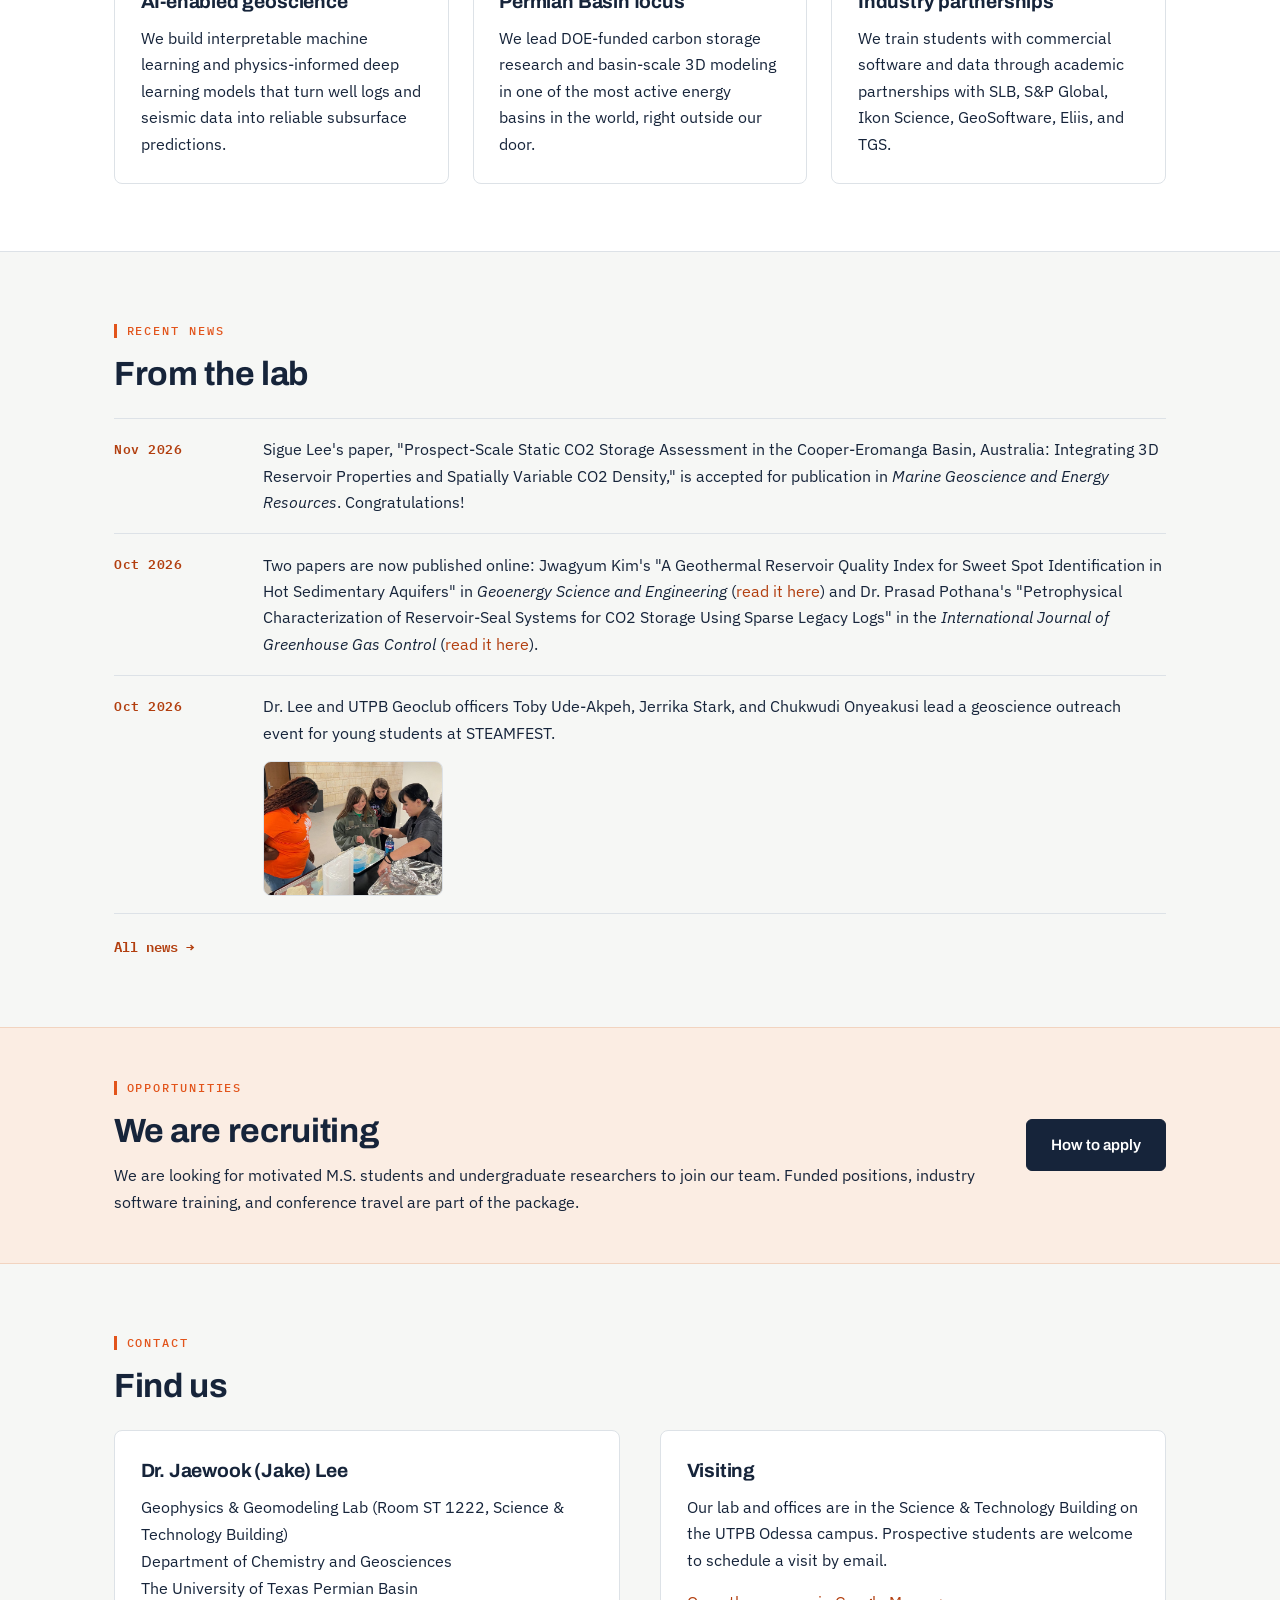
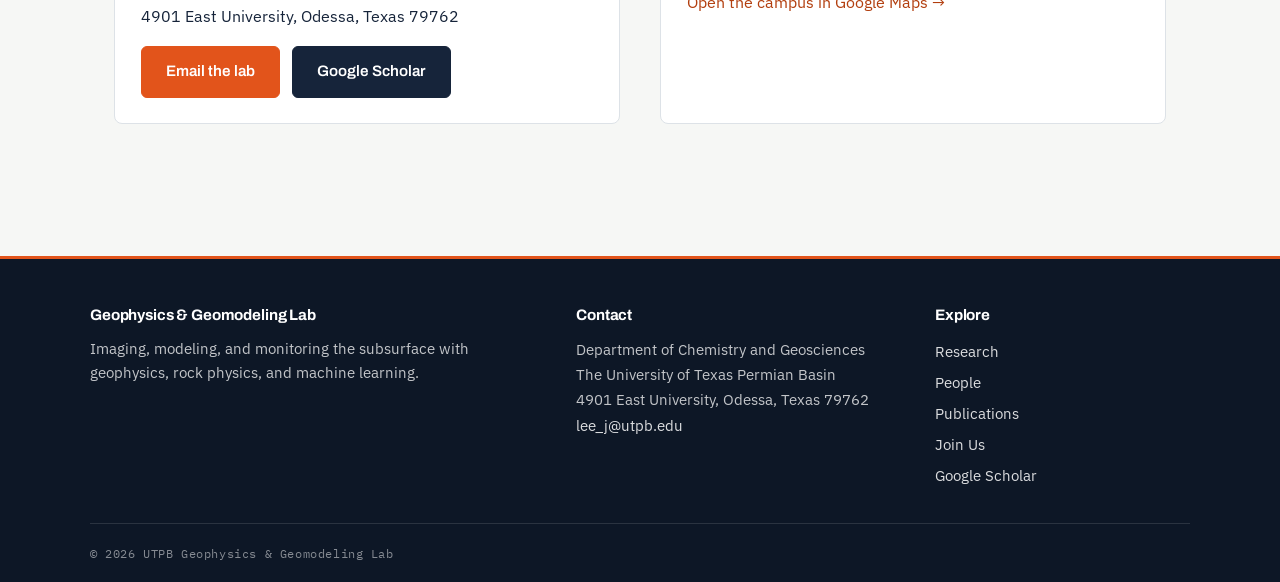
==== commit e77ec5a7: "Date Sigue Lee acceptance news Nov 2026 and move it to the top Co-Authored-By: Claude Opus 5.5 <nore" ====
--- a/index.html
+++ b/index.html
@@ -134,12 +134,12 @@
         <h2>From the lab</h2>
         <ul class="news-list" style="margin-top: 1.5rem;">
           <li>
-            <span class="news-date">Oct 2026</span>
-            <p>Two papers are now published online: Jwagyum Kim's "A Geothermal Reservoir Quality Index for Sweet Spot Identification in Hot Sedimentary Aquifers" in <em>Geoenergy Science and Engineering</em> (<a href="https://authors.elsevier.com/a/1o1GsAUka6kopb" target="_blank" rel="noopener">read it here</a>) and Dr. Prasad Pothana's "Petrophysical Characterization of Reservoir-Seal Systems for CO2 Storage Using Sparse Legacy Logs" in the <em>International Journal of Greenhouse Gas Control</em> (<a href="https://authors.elsevier.com/a/1o1PN6E2M3BN0E" target="_blank" rel="noopener">read it here</a>).</p>
+            <span class="news-date">Nov 2026</span>
+            <p>Sigue Lee's paper, "Prospect-Scale Static CO2 Storage Assessment in the Cooper-Eromanga Basin, Australia: Integrating 3D Reservoir Properties and Spatially Variable CO2 Density," is accepted for publication in <em>Marine Geoscience and Energy Resources</em>. Congratulations!</p>
           </li>
           <li>
             <span class="news-date">Oct 2026</span>
-            <p>Sigue Lee's paper, "Prospect-Scale Static CO2 Storage Assessment in the Cooper-Eromanga Basin, Australia: Integrating 3D Reservoir Properties and Spatially Variable CO2 Density," is accepted for publication in <em>Marine Geoscience and Energy Resources</em>. Congratulations!</p>
+            <p>Two papers are now published online: Jwagyum Kim's "A Geothermal Reservoir Quality Index for Sweet Spot Identification in Hot Sedimentary Aquifers" in <em>Geoenergy Science and Engineering</em> (<a href="https://authors.elsevier.com/a/1o1GsAUka6kopb" target="_blank" rel="noopener">read it here</a>) and Dr. Prasad Pothana's "Petrophysical Characterization of Reservoir-Seal Systems for CO2 Storage Using Sparse Legacy Logs" in the <em>International Journal of Greenhouse Gas Control</em> (<a href="https://authors.elsevier.com/a/1o1PN6E2M3BN0E" target="_blank" rel="noopener">read it here</a>).</p>
           </li>
           <li>
             <span class="news-date">Oct 2026</span>
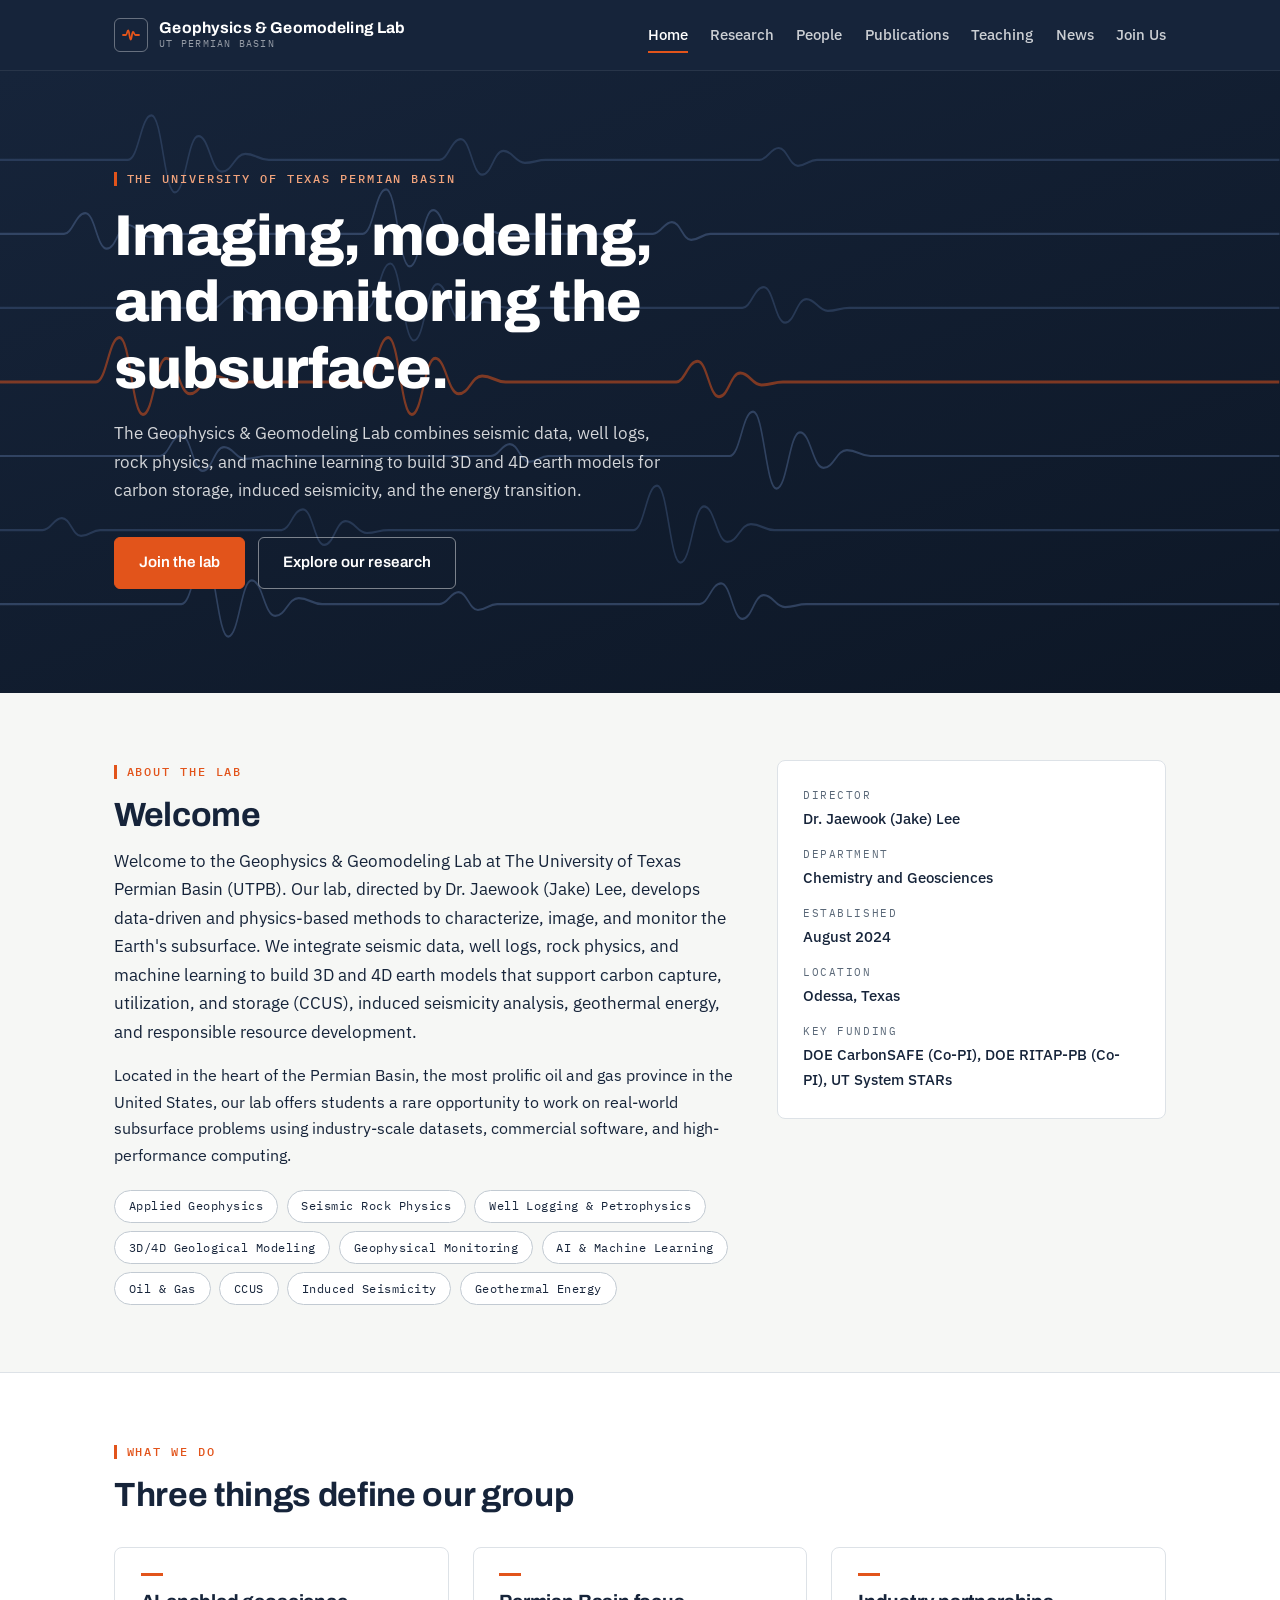
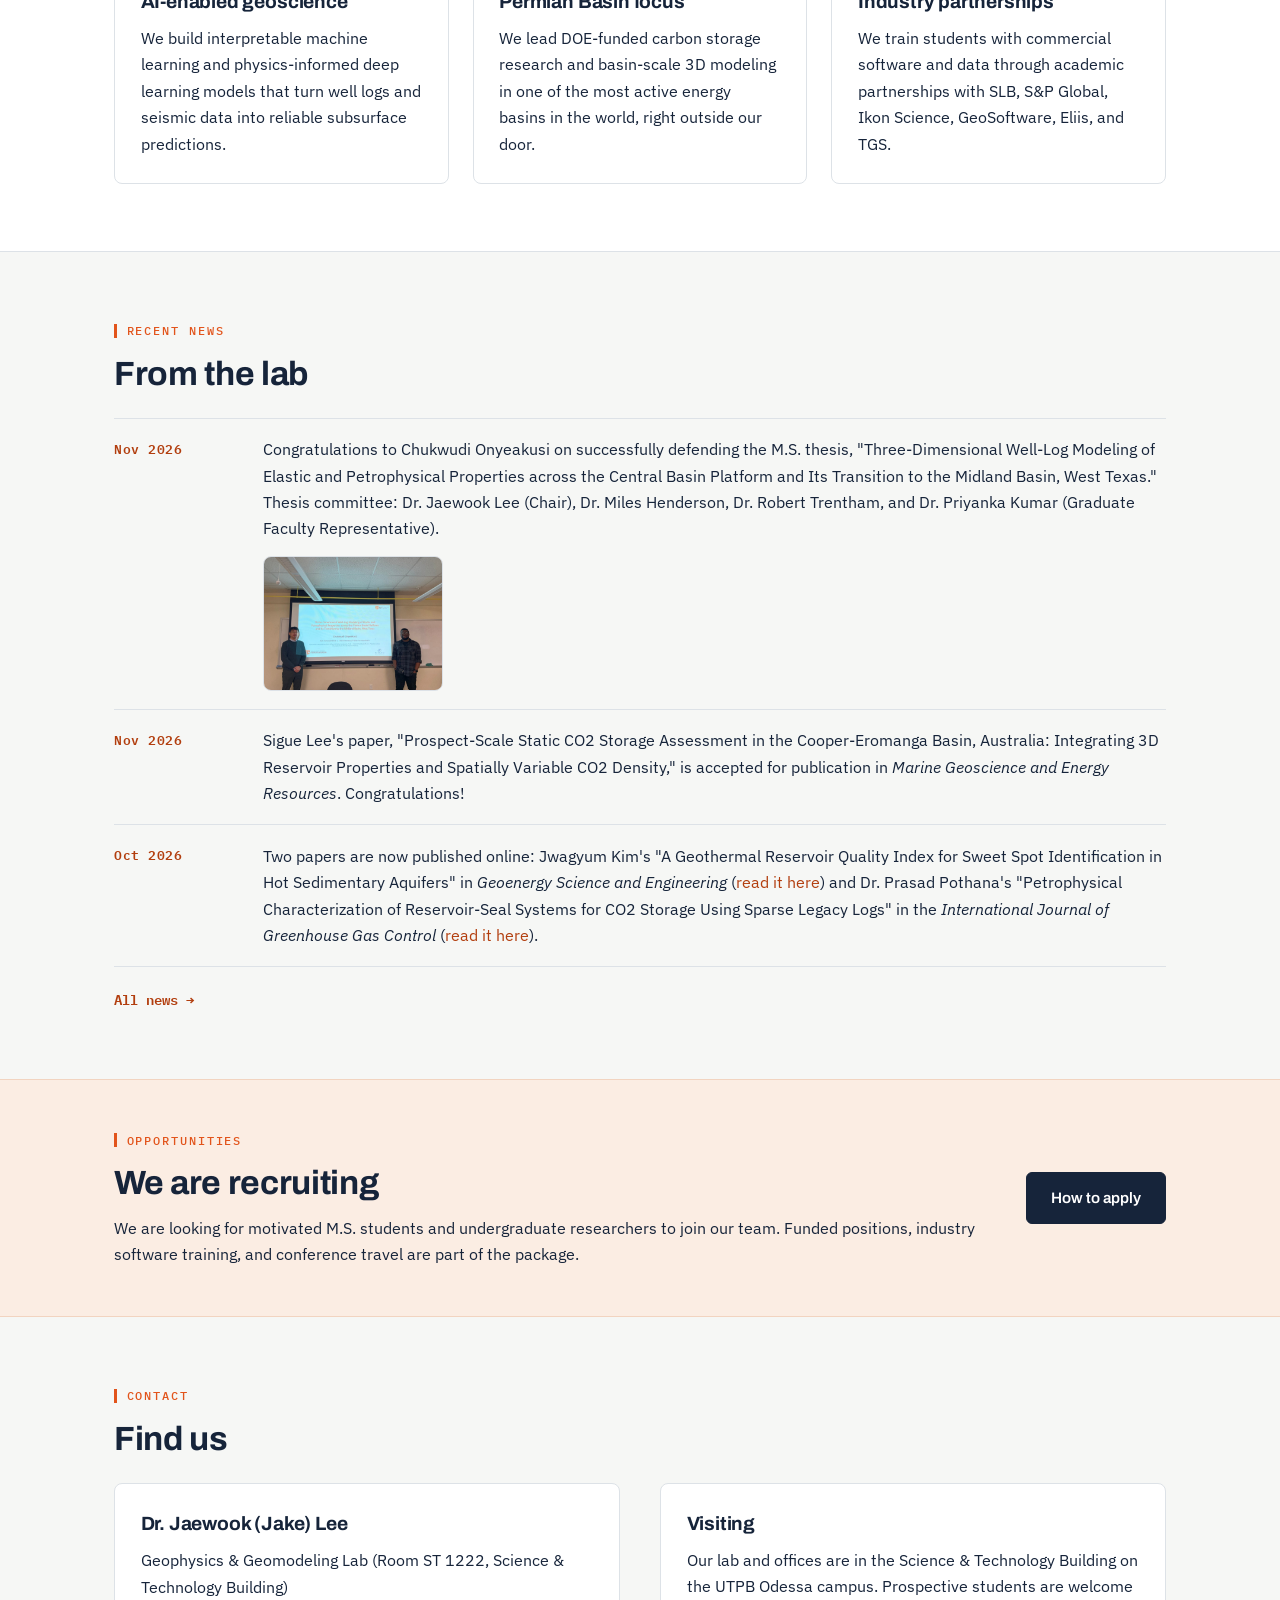
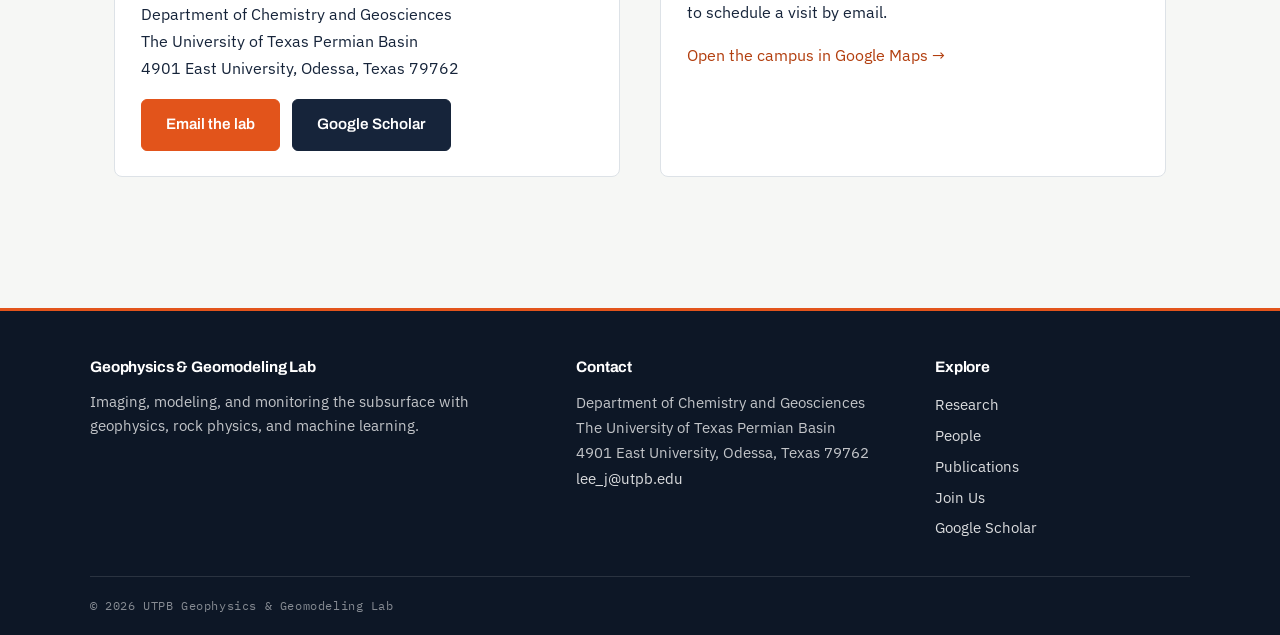
==== commit 33b8d4a2: "Add Chukwudi Onyeakusi M.S. thesis defense news with photo Co-Authored-By: Claude Opus 5.5 <noreply@" ====
--- a/index.html
+++ b/index.html
@@ -135,20 +135,20 @@
         <ul class="news-list" style="margin-top: 1.5rem;">
           <li>
             <span class="news-date">Nov 2026</span>
+            <div class="news-body">
+              <p>Congratulations to Chukwudi Onyeakusi on successfully defending the M.S. thesis, "Three-Dimensional Well-Log Modeling of Elastic and Petrophysical Properties across the Central Basin Platform and Its Transition to the Midland Basin, West Texas." Thesis committee: Dr. Jaewook Lee (Chair), Dr. Miles Henderson, Dr. Robert Trentham, and Dr. Priyanka Kumar (Graduate Faculty Representative).</p>
+              <div class="news-photos">
+                <a class="zoom" href="images/news-2026-11-chukwudi-defense-full.jpg"><img src="images/news-2026-11-chukwudi-defense.jpg" alt="Dr. Lee and Chukwudi Onyeakusi in front of the title slide of Chukwudi's M.S. thesis defense" loading="lazy"></a>
+              </div>
+            </div>
+          </li>
+          <li>
+            <span class="news-date">Nov 2026</span>
             <p>Sigue Lee's paper, "Prospect-Scale Static CO2 Storage Assessment in the Cooper-Eromanga Basin, Australia: Integrating 3D Reservoir Properties and Spatially Variable CO2 Density," is accepted for publication in <em>Marine Geoscience and Energy Resources</em>. Congratulations!</p>
           </li>
           <li>
             <span class="news-date">Oct 2026</span>
             <p>Two papers are now published online: Jwagyum Kim's "A Geothermal Reservoir Quality Index for Sweet Spot Identification in Hot Sedimentary Aquifers" in <em>Geoenergy Science and Engineering</em> (<a href="https://authors.elsevier.com/a/1o1GsAUka6kopb" target="_blank" rel="noopener">read it here</a>) and Dr. Prasad Pothana's "Petrophysical Characterization of Reservoir-Seal Systems for CO2 Storage Using Sparse Legacy Logs" in the <em>International Journal of Greenhouse Gas Control</em> (<a href="https://authors.elsevier.com/a/1o1PN6E2M3BN0E" target="_blank" rel="noopener">read it here</a>).</p>
-          </li>
-          <li>
-            <span class="news-date">Oct 2026</span>
-            <div class="news-body">
-              <p>Dr. Lee and UTPB Geoclub officers Toby Ude-Akpeh, Jerrika Stark, and Chukwudi Onyeakusi lead a geoscience outreach event for young students at STEAMFEST.</p>
-              <div class="news-photos">
-                <a class="zoom" href="images/news-2026-10-steamfest-full.jpg"><img src="images/news-2026-10-steamfest.jpg" alt="UTPB Geoclub officers guiding young visitors through a hands-on erosion activity at STEAMFEST" loading="lazy"></a>
-              </div>
-            </div>
           </li>
         </ul>
         <a class="more-link" href="news.html">All news &rarr;</a>
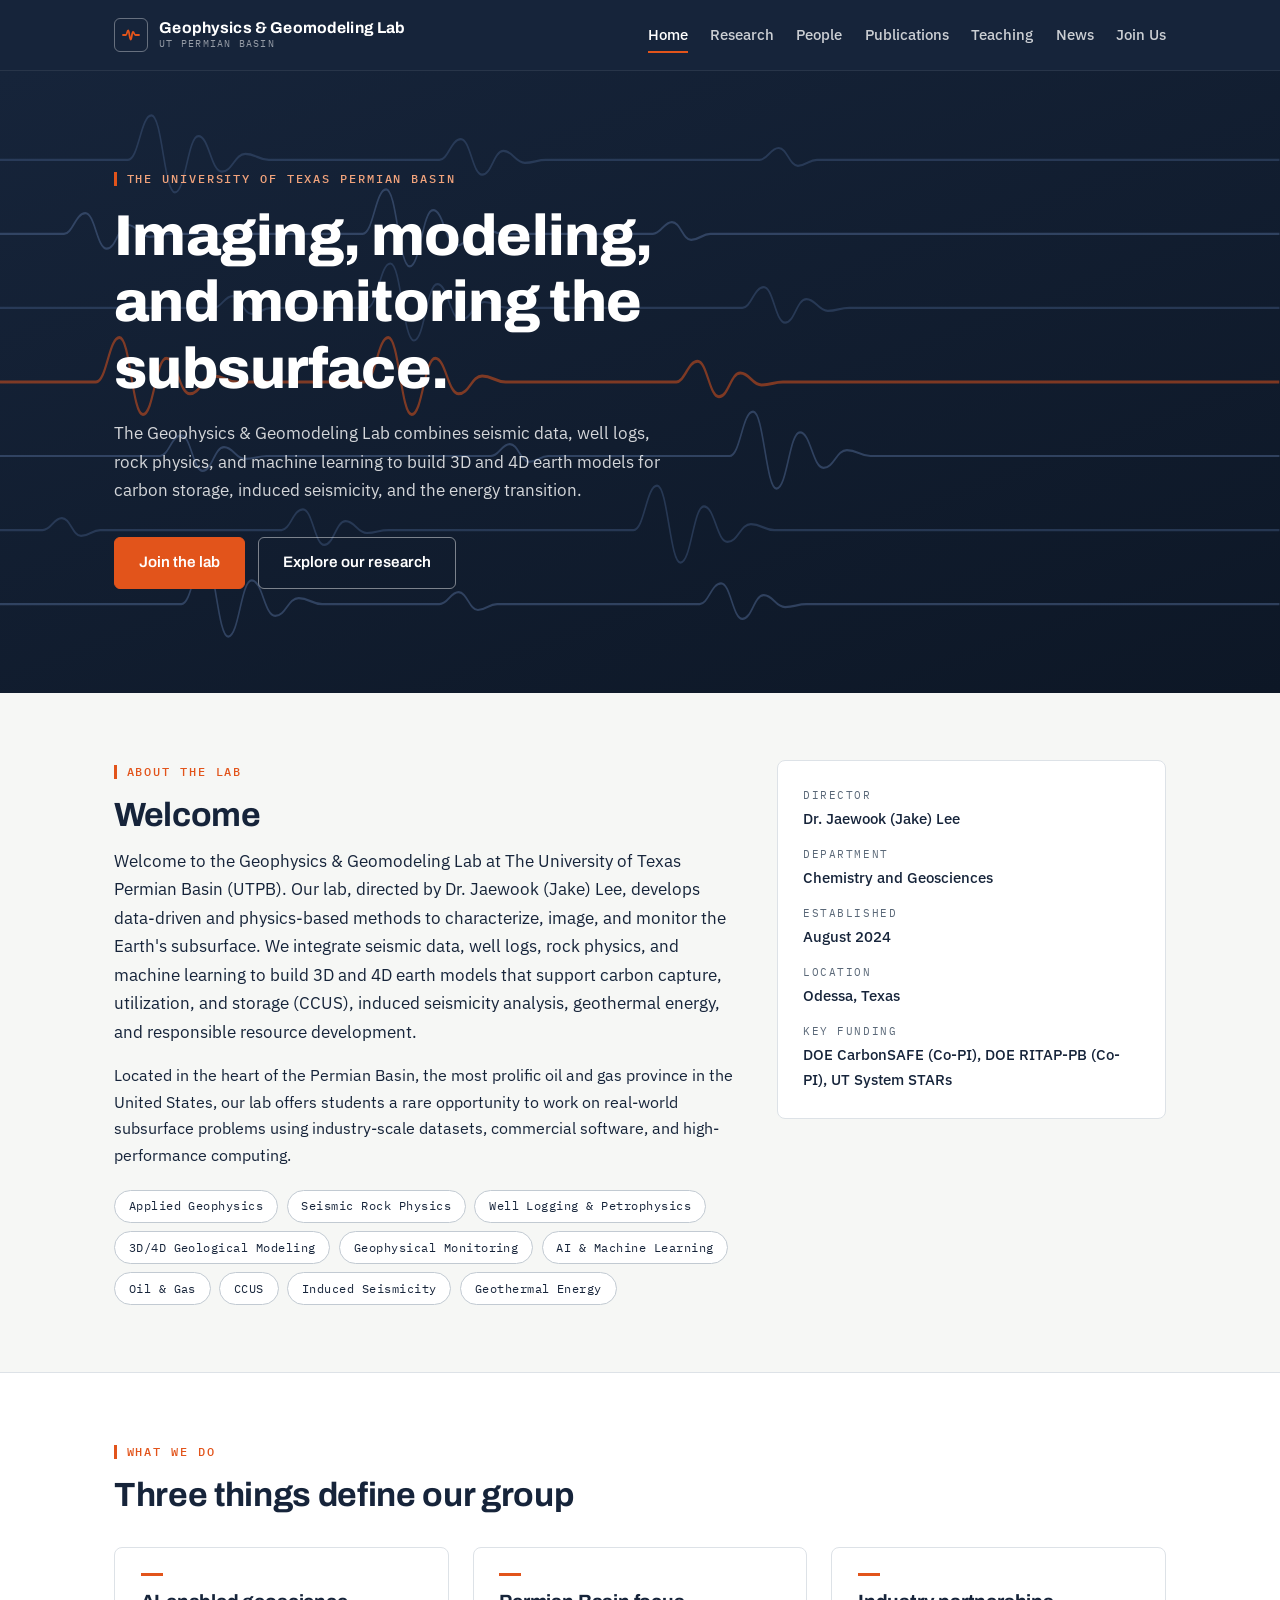
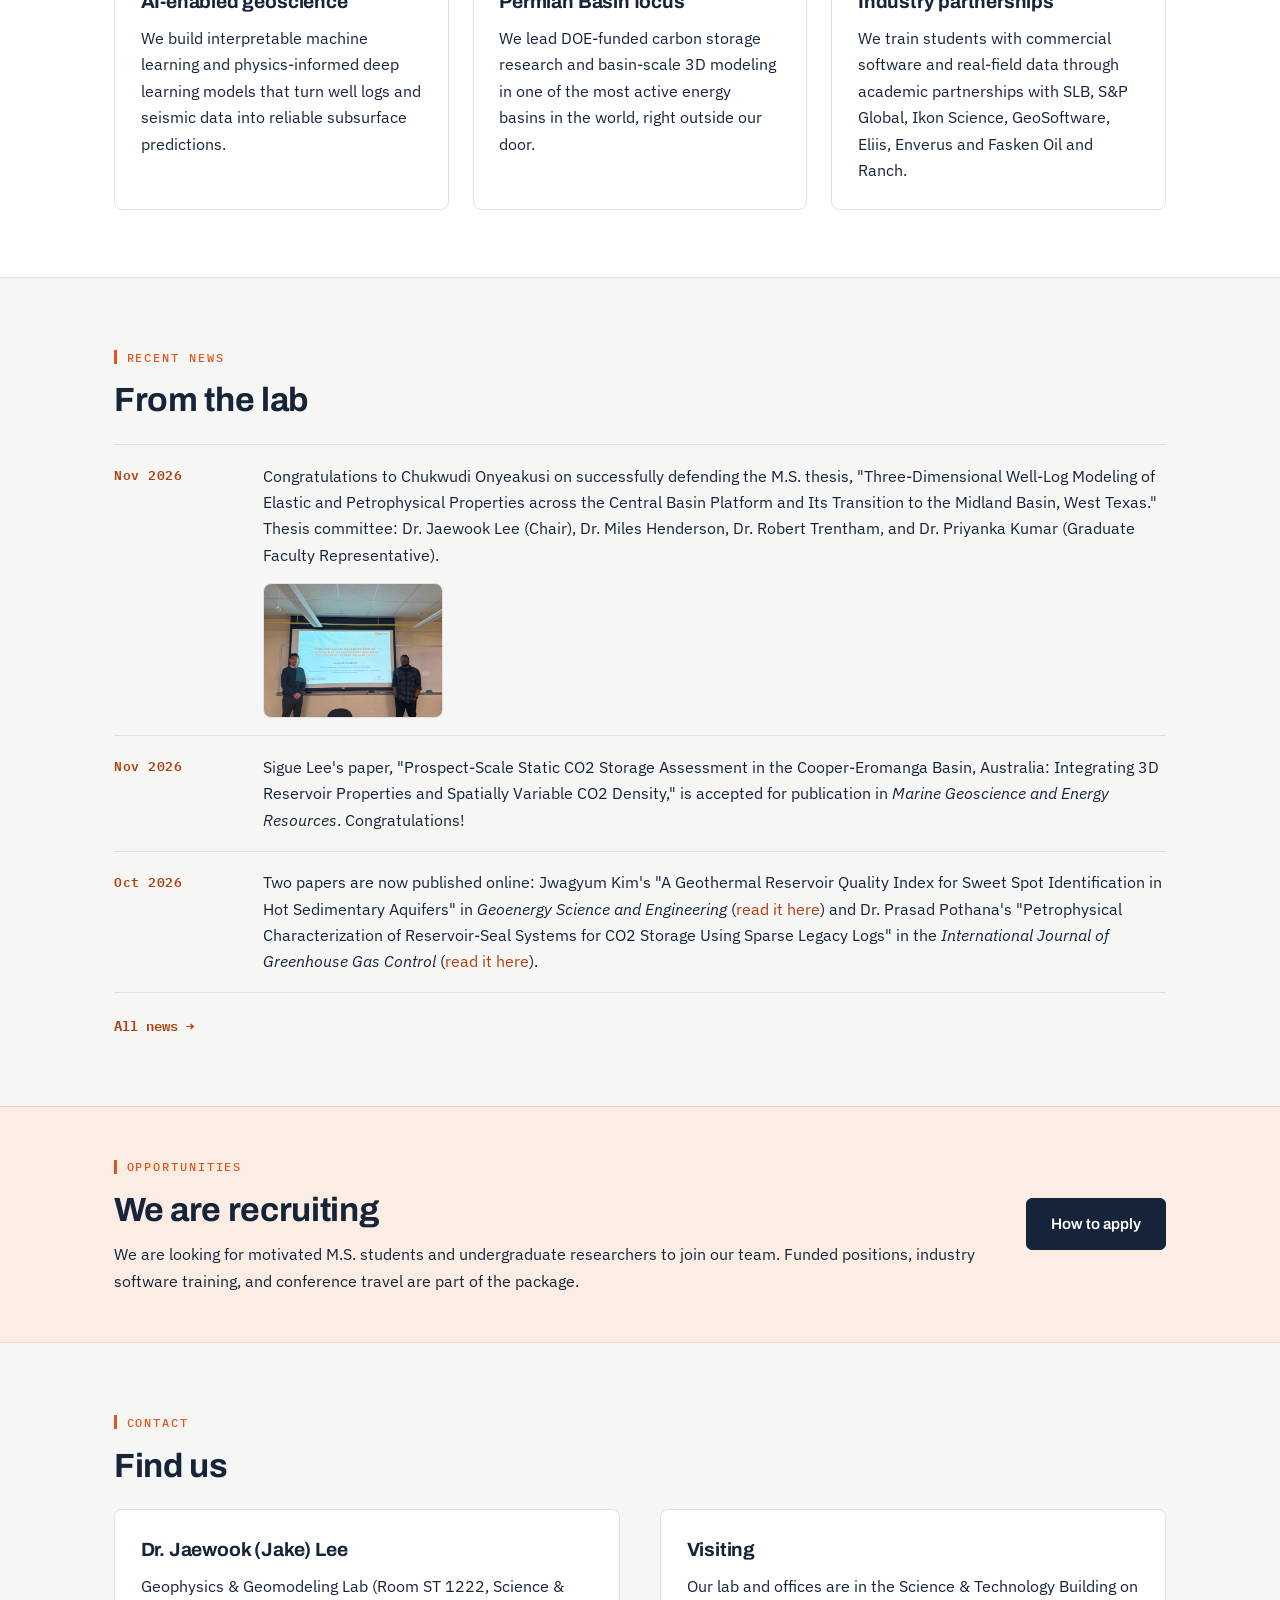
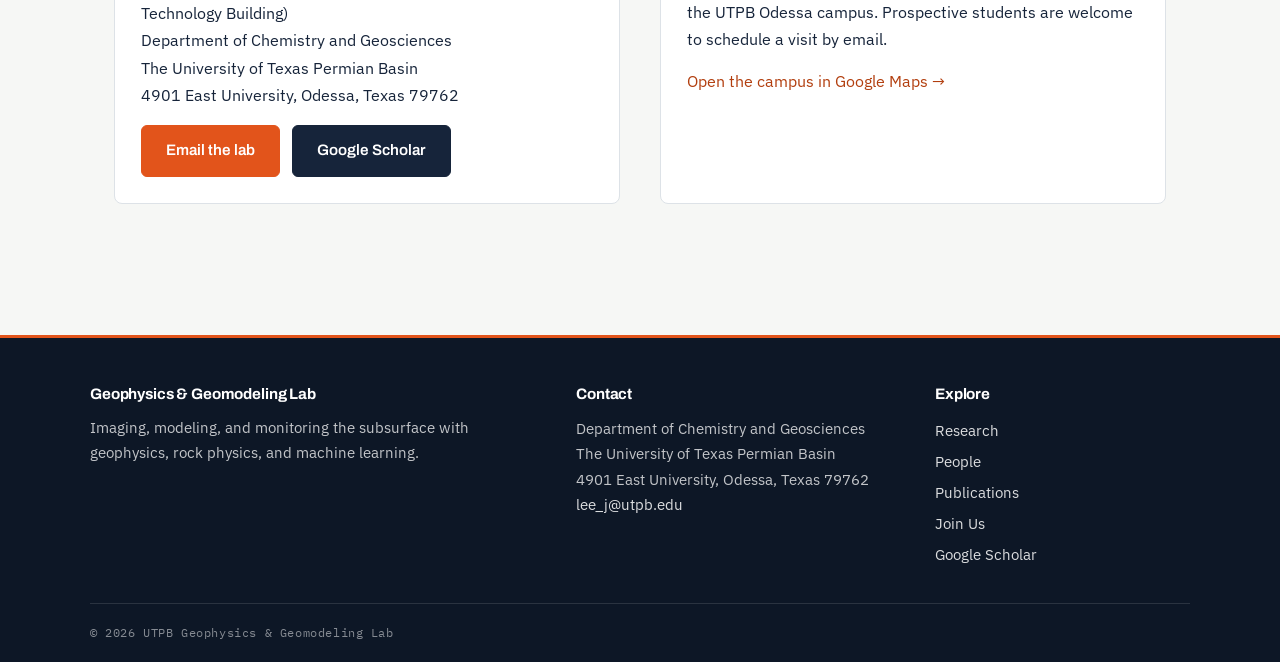
==== commit cb8feb1b: "Update industry partners on home page Co-Authored-By: Claude Opus 5.5 <noreply@anthropic.com> Claude" ====
--- a/index.html
+++ b/index.html
@@ -121,7 +121,7 @@
           <div class="card">
             <span class="tick"></span>
             <h3>Industry partnerships</h3>
-            <p>We train students with commercial software and data through academic partnerships with SLB, S&amp;P Global, Ikon Science, GeoSoftware, Eliis, and TGS.</p>
+            <p>We train students with commercial software and real-field data through academic partnerships with SLB, S&amp;P Global, Ikon Science, GeoSoftware, Eliis, Enverus and Fasken Oil and Ranch.</p>
           </div>
         </div>
       </div>
--- a/css/style.css
+++ b/css/style.css
@@ -363,6 +363,7 @@
   box-shadow: 0 10px 24px rgba(22, 36, 58, 0.08);
 }
 .card h3 { margin-top: 0.2rem; }
+.card-wide { grid-column: 1 / -1; }
 .card .tick {
   display: block;
   width: 22px;
@@ -702,6 +703,36 @@
   border-left: 3px solid var(--accent);
   padding-left: 0.7rem;
   margin: 2.2rem 0 0.8rem;
+}
+
+/* ---------- Quotes ---------- */
+
+.quote {
+  margin: 0;
+  display: flex;
+  flex-direction: column;
+  justify-content: space-between;
+  gap: 1rem;
+}
+.quote blockquote {
+  margin: 0;
+  font-size: 1.05rem;
+}
+.quote blockquote::before {
+  content: "\201C";
+  display: block;
+  font-family: var(--font-display);
+  font-size: 2.6rem;
+  line-height: 1;
+  color: var(--accent);
+}
+.quote p { margin: 0; }
+.quote-wide { grid-column: 1 / -1; }
+.quote figcaption {
+  font-family: var(--font-mono);
+  font-size: 0.78rem;
+  letter-spacing: 0.04em;
+  color: var(--slate);
 }
 
 /* ---------- Callout ---------- */
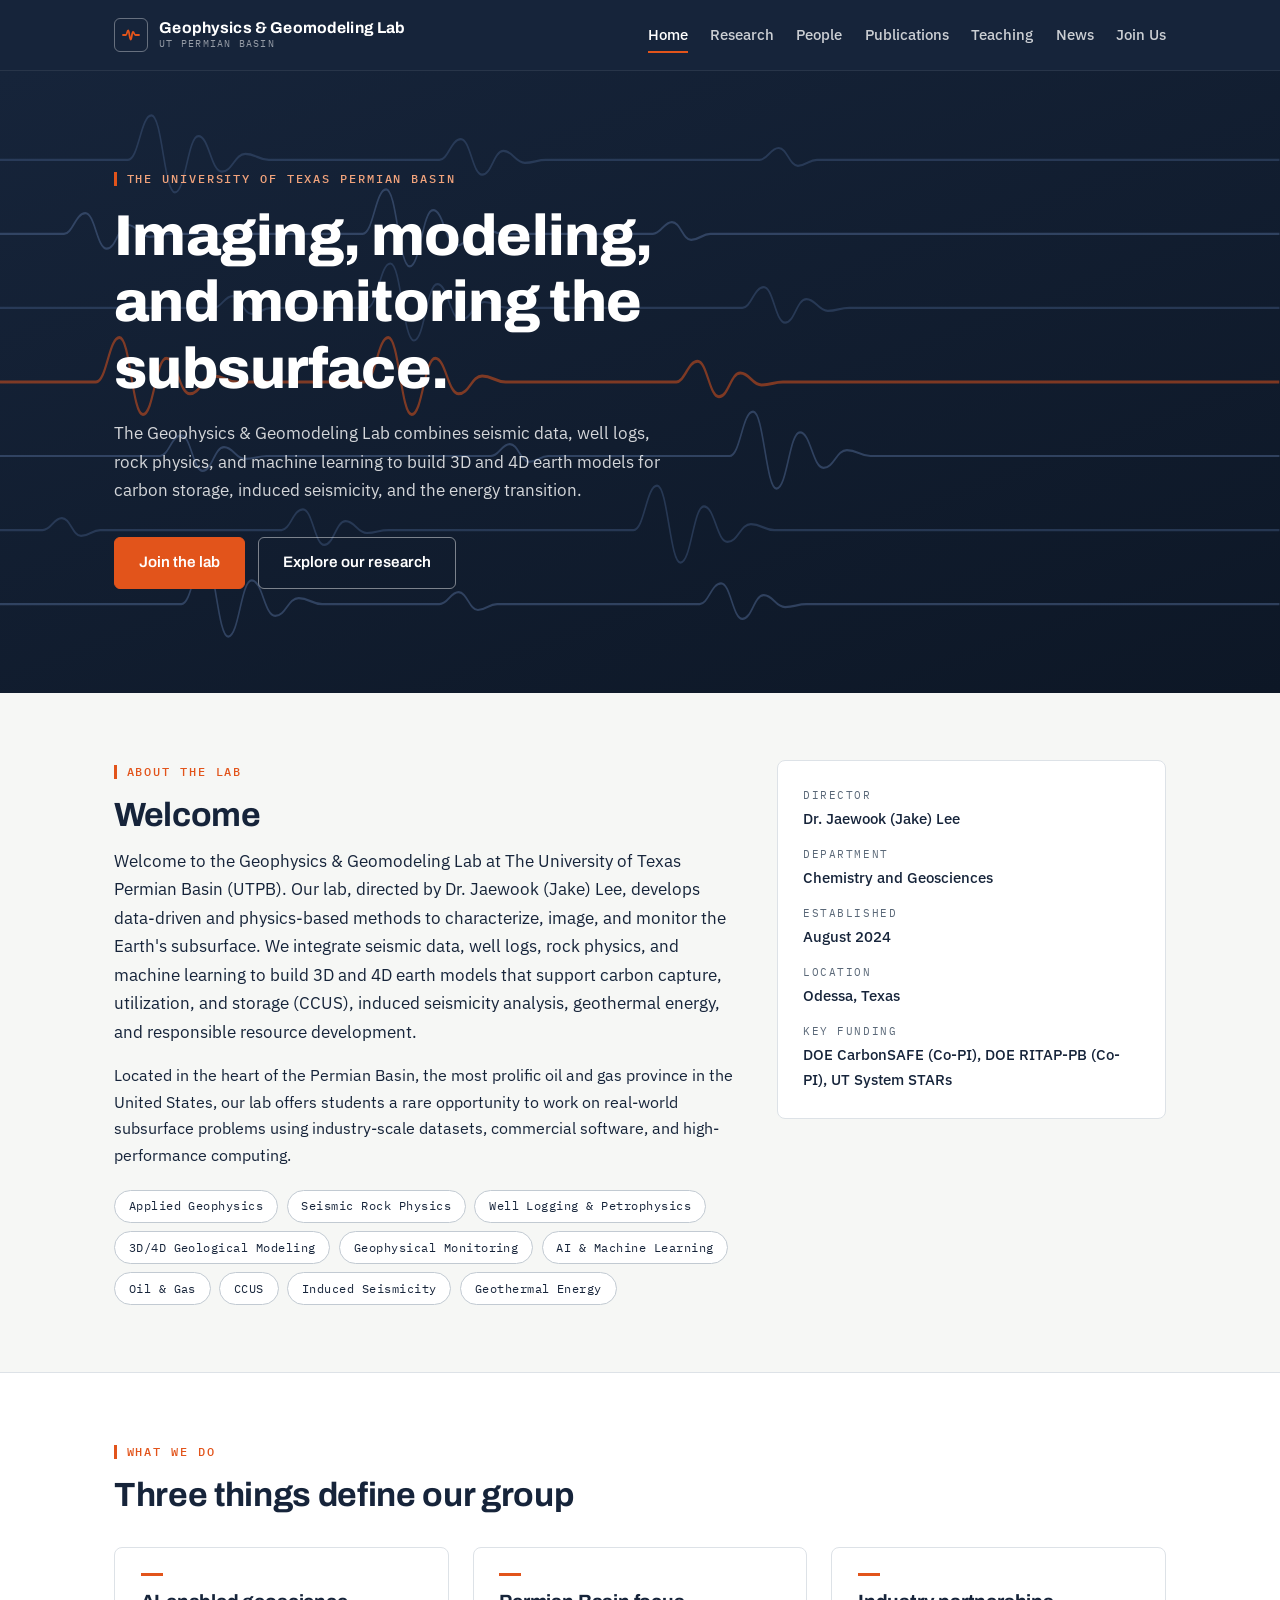
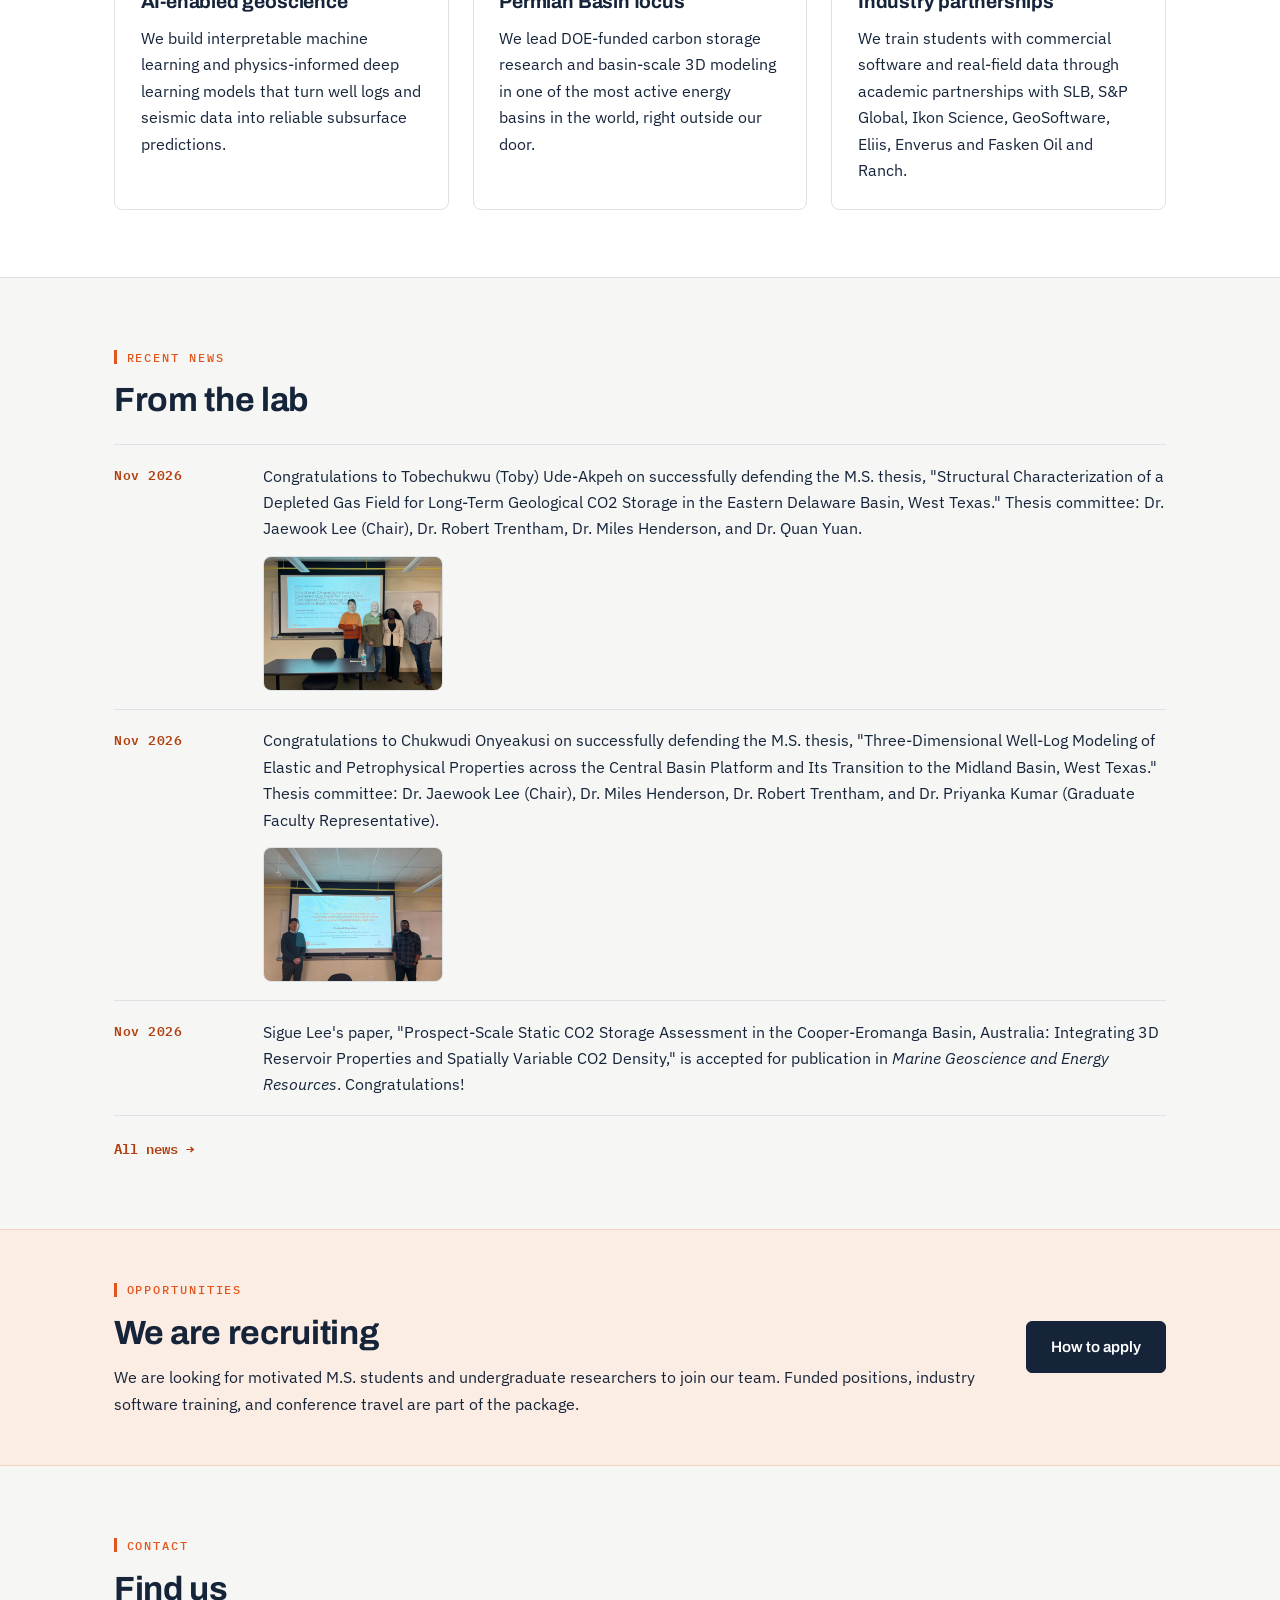
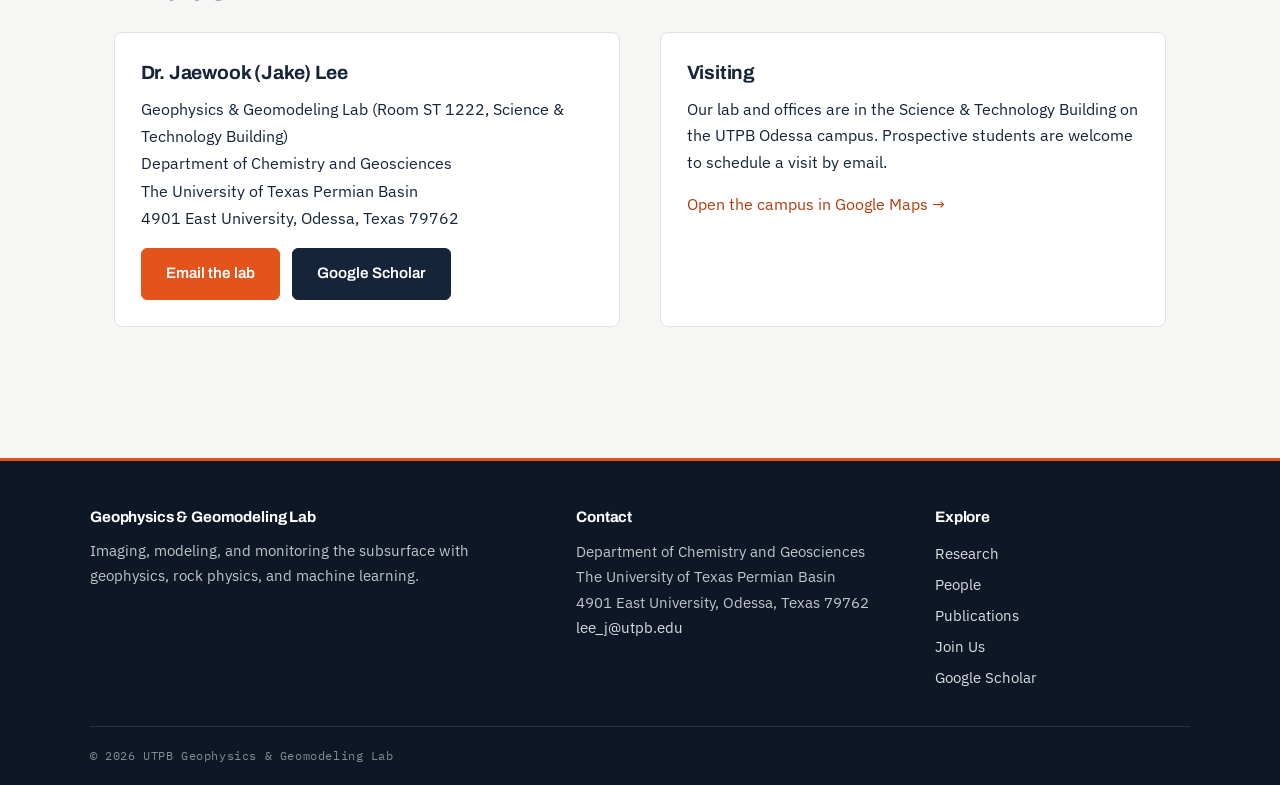
==== commit 1d2b684f: "Add Toby Ude-Akpeh M.S. thesis defense news with photo Co-Authored-By: Claude Opus 5.5 <noreply@anth" ====
--- a/index.html
+++ b/index.html
@@ -136,6 +136,15 @@
           <li>
             <span class="news-date">Nov 2026</span>
             <div class="news-body">
+              <p>Congratulations to Tobechukwu (Toby) Ude-Akpeh on successfully defending the M.S. thesis, "Structural Characterization of a Depleted Gas Field for Long-Term Geological CO2 Storage in the Eastern Delaware Basin, West Texas." Thesis committee: Dr. Jaewook Lee (Chair), Dr. Robert Trentham, Dr. Miles Henderson, and Dr. Quan Yuan.</p>
+              <div class="news-photos">
+                <a class="zoom" href="images/news-2026-11-toby-defense-full.jpg"><img src="images/news-2026-11-toby-defense.jpg" alt="Dr. Lee, Dr. Robert Trentham, Toby Ude-Akpeh, and Dr. Miles Henderson in front of the title slide of Toby's M.S. thesis defense" loading="lazy"></a>
+              </div>
+            </div>
+          </li>
+          <li>
+            <span class="news-date">Nov 2026</span>
+            <div class="news-body">
               <p>Congratulations to Chukwudi Onyeakusi on successfully defending the M.S. thesis, "Three-Dimensional Well-Log Modeling of Elastic and Petrophysical Properties across the Central Basin Platform and Its Transition to the Midland Basin, West Texas." Thesis committee: Dr. Jaewook Lee (Chair), Dr. Miles Henderson, Dr. Robert Trentham, and Dr. Priyanka Kumar (Graduate Faculty Representative).</p>
               <div class="news-photos">
                 <a class="zoom" href="images/news-2026-11-chukwudi-defense-full.jpg"><img src="images/news-2026-11-chukwudi-defense.jpg" alt="Dr. Lee and Chukwudi Onyeakusi in front of the title slide of Chukwudi's M.S. thesis defense" loading="lazy"></a>
@@ -145,10 +154,6 @@
           <li>
             <span class="news-date">Nov 2026</span>
             <p>Sigue Lee's paper, "Prospect-Scale Static CO2 Storage Assessment in the Cooper-Eromanga Basin, Australia: Integrating 3D Reservoir Properties and Spatially Variable CO2 Density," is accepted for publication in <em>Marine Geoscience and Energy Resources</em>. Congratulations!</p>
-          </li>
-          <li>
-            <span class="news-date">Oct 2026</span>
-            <p>Two papers are now published online: Jwagyum Kim's "A Geothermal Reservoir Quality Index for Sweet Spot Identification in Hot Sedimentary Aquifers" in <em>Geoenergy Science and Engineering</em> (<a href="https://authors.elsevier.com/a/1o1GsAUka6kopb" target="_blank" rel="noopener">read it here</a>) and Dr. Prasad Pothana's "Petrophysical Characterization of Reservoir-Seal Systems for CO2 Storage Using Sparse Legacy Logs" in the <em>International Journal of Greenhouse Gas Control</em> (<a href="https://authors.elsevier.com/a/1o1PN6E2M3BN0E" target="_blank" rel="noopener">read it here</a>).</p>
           </li>
         </ul>
         <a class="more-link" href="news.html">All news &rarr;</a>
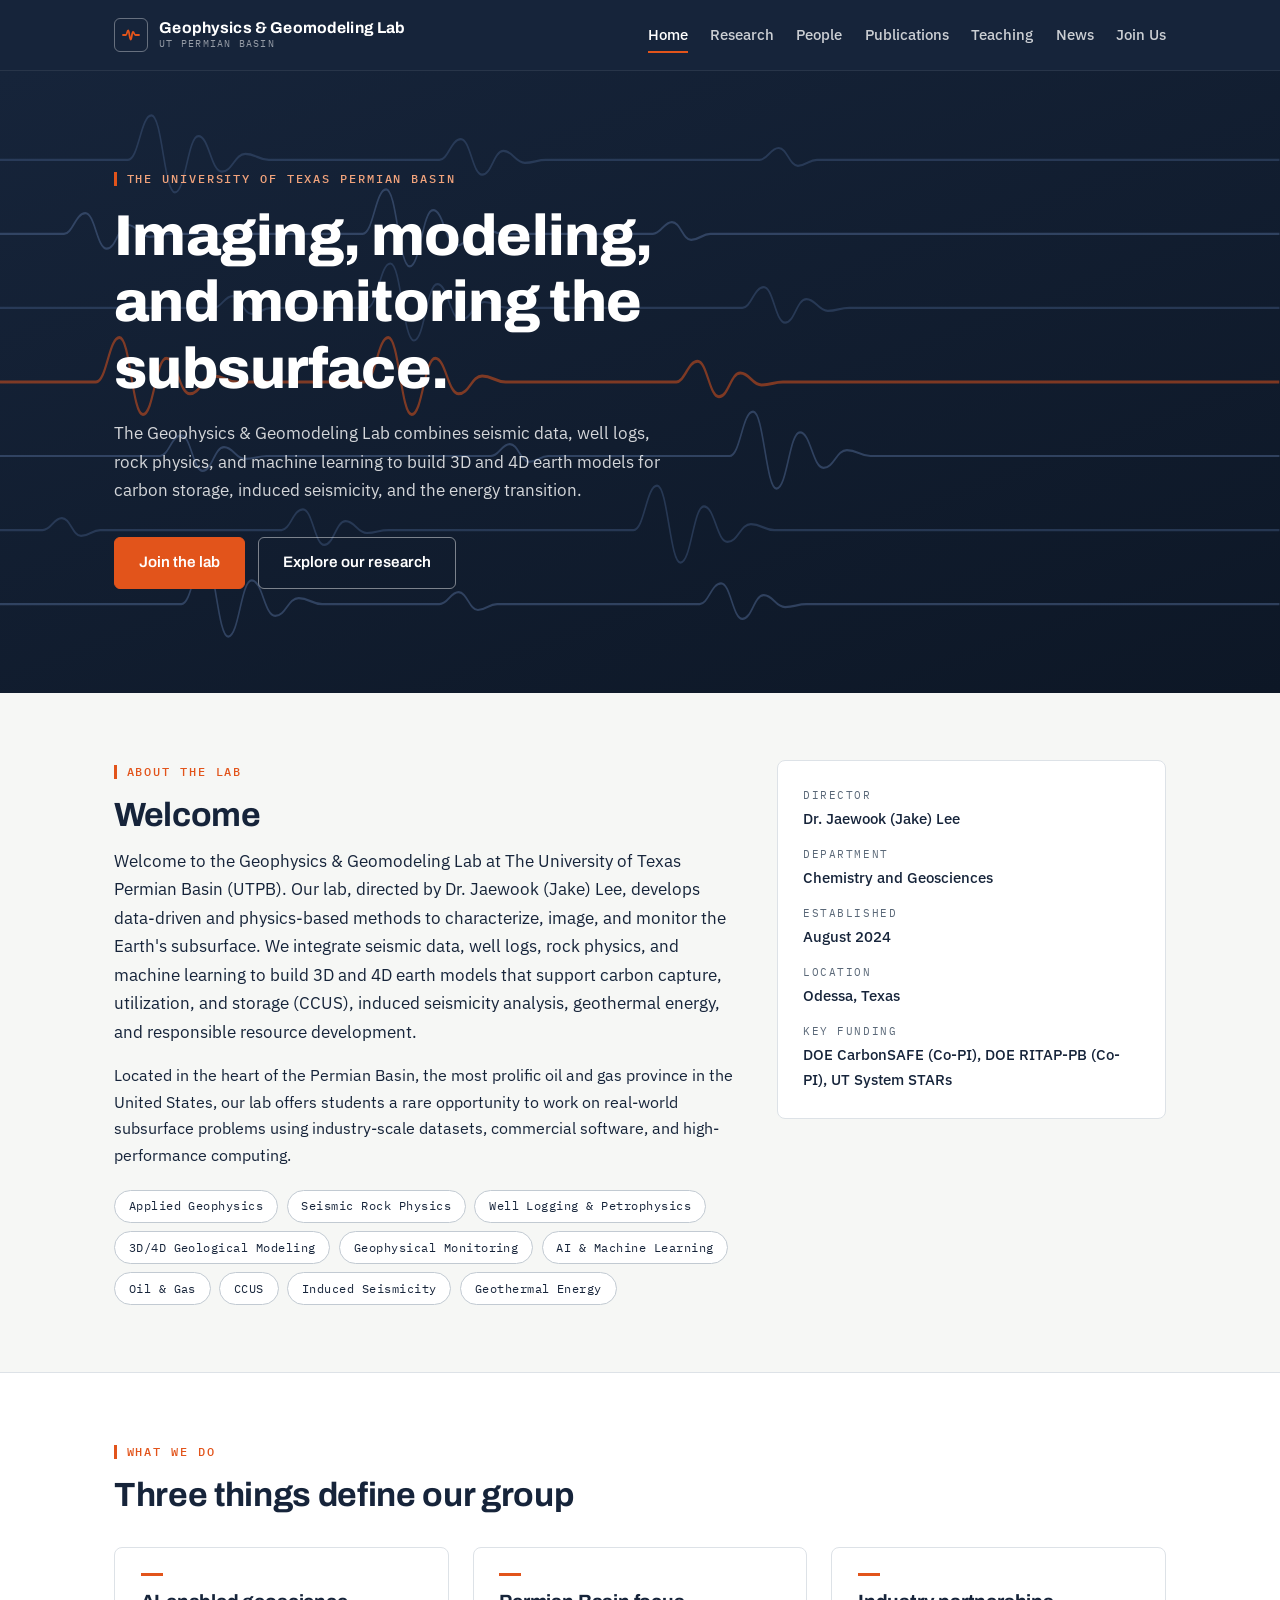
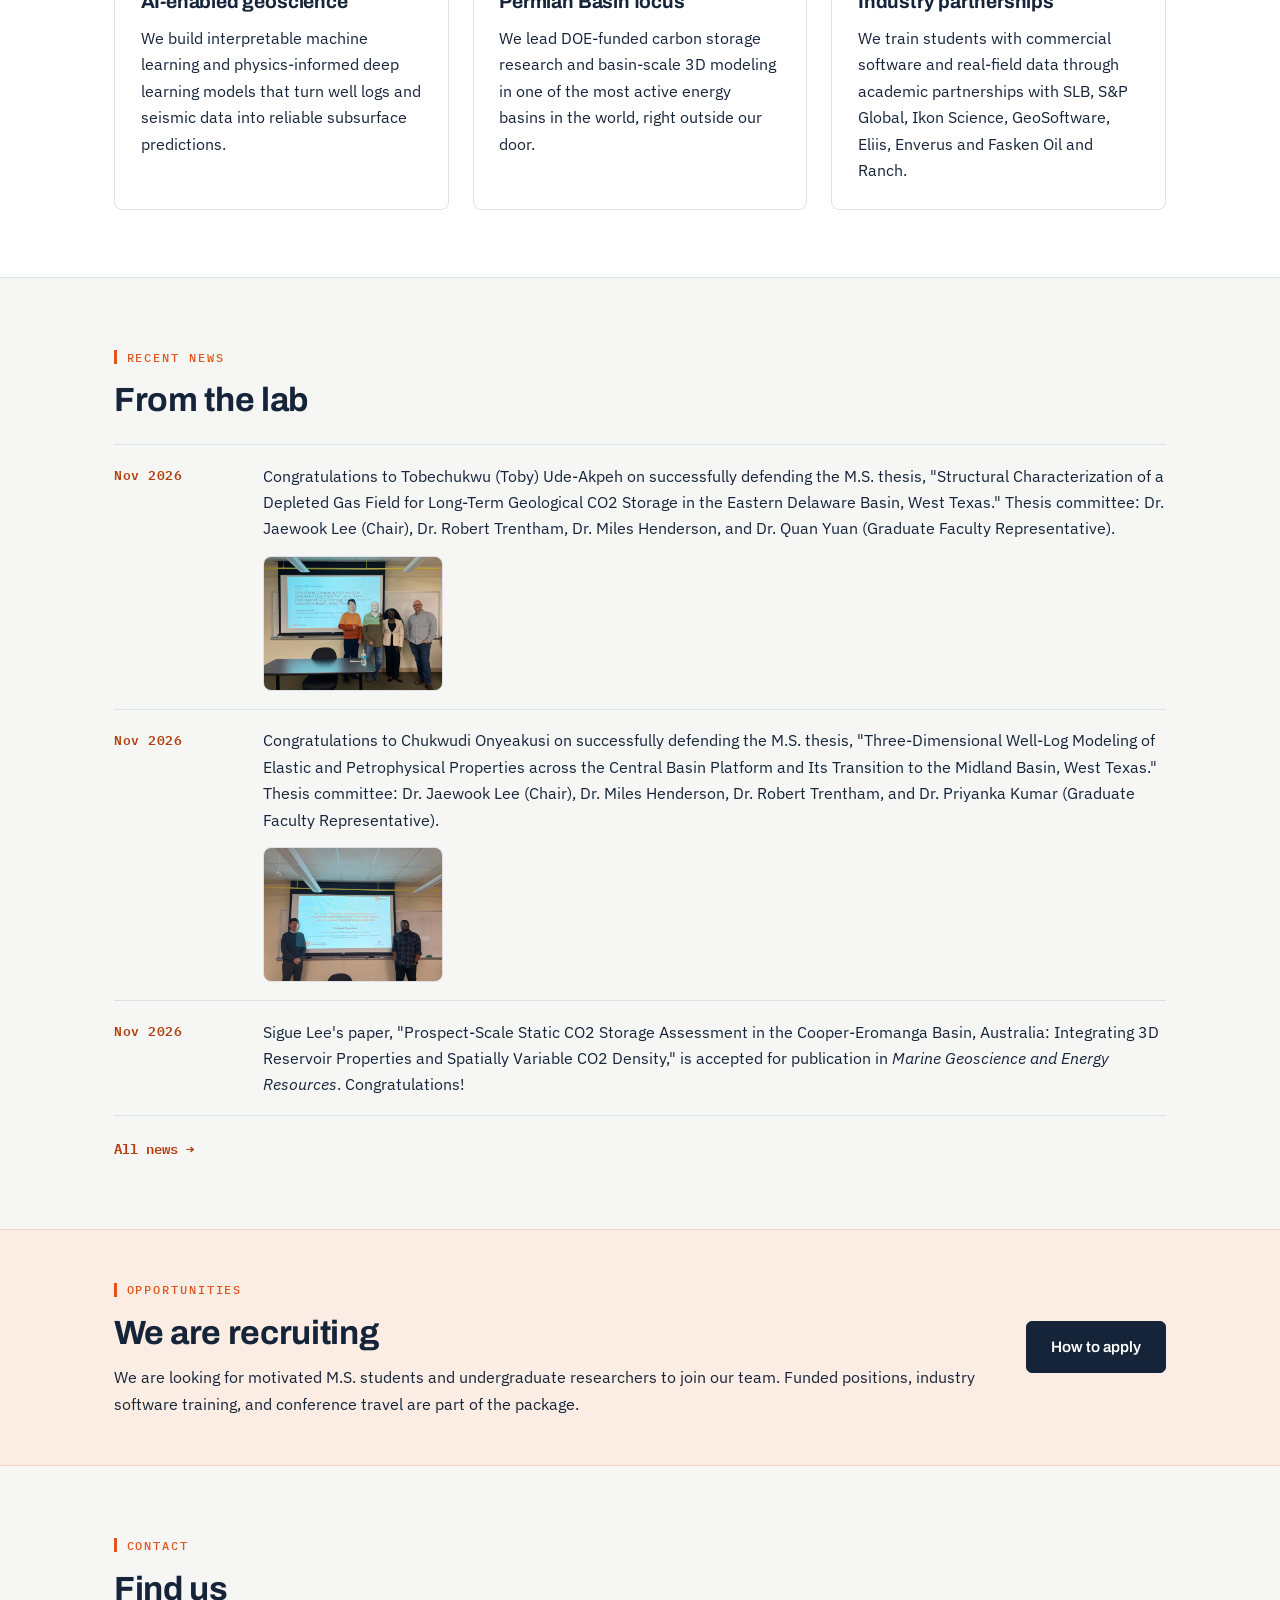
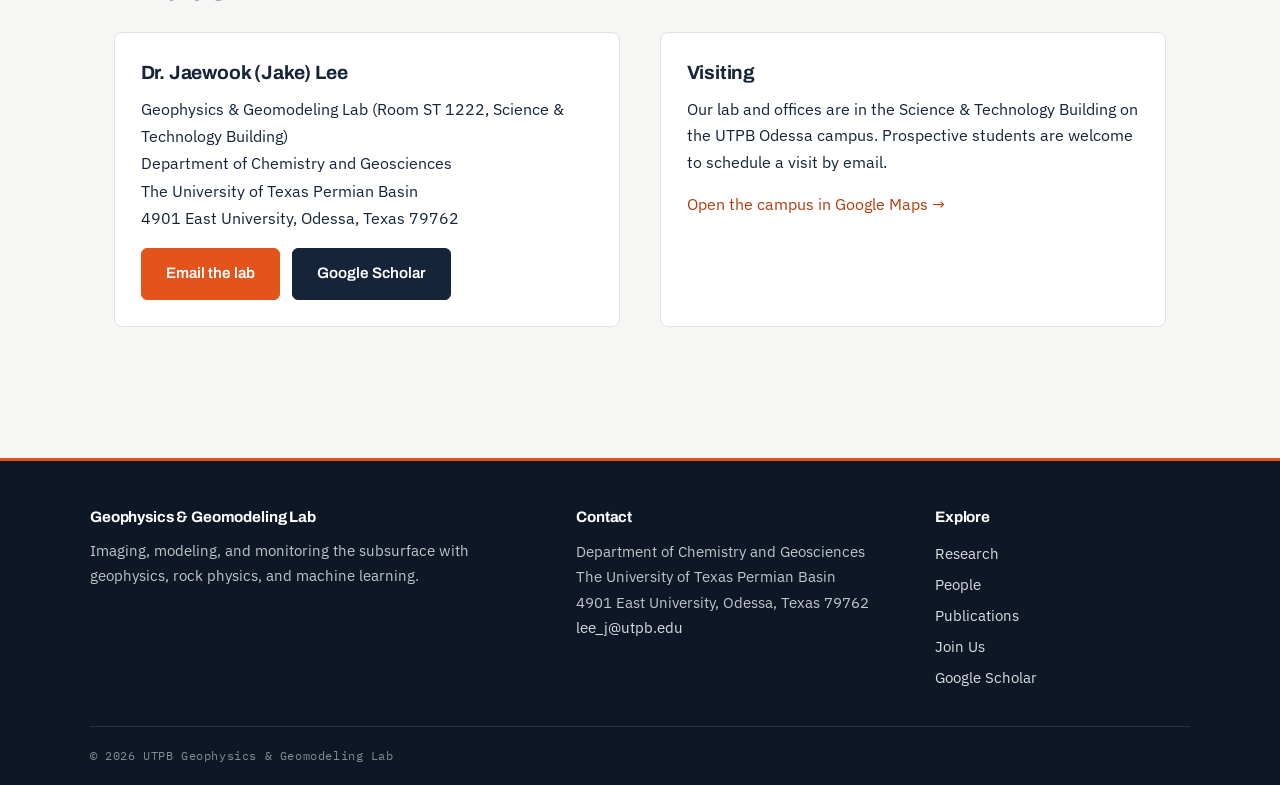
==== commit 10f05b5e: "Move Chukwudi and Toby to Alumni; add committee role to defense news Co-Authored-By: Claude Opus 5.5" ====
--- a/index.html
+++ b/index.html
@@ -136,7 +136,7 @@
           <li>
             <span class="news-date">Nov 2026</span>
             <div class="news-body">
-              <p>Congratulations to Tobechukwu (Toby) Ude-Akpeh on successfully defending the M.S. thesis, "Structural Characterization of a Depleted Gas Field for Long-Term Geological CO2 Storage in the Eastern Delaware Basin, West Texas." Thesis committee: Dr. Jaewook Lee (Chair), Dr. Robert Trentham, Dr. Miles Henderson, and Dr. Quan Yuan.</p>
+              <p>Congratulations to Tobechukwu (Toby) Ude-Akpeh on successfully defending the M.S. thesis, "Structural Characterization of a Depleted Gas Field for Long-Term Geological CO2 Storage in the Eastern Delaware Basin, West Texas." Thesis committee: Dr. Jaewook Lee (Chair), Dr. Robert Trentham, Dr. Miles Henderson, and Dr. Quan Yuan (Graduate Faculty Representative).</p>
               <div class="news-photos">
                 <a class="zoom" href="images/news-2026-11-toby-defense-full.jpg"><img src="images/news-2026-11-toby-defense.jpg" alt="Dr. Lee, Dr. Robert Trentham, Toby Ude-Akpeh, and Dr. Miles Henderson in front of the title slide of Toby's M.S. thesis defense" loading="lazy"></a>
               </div>
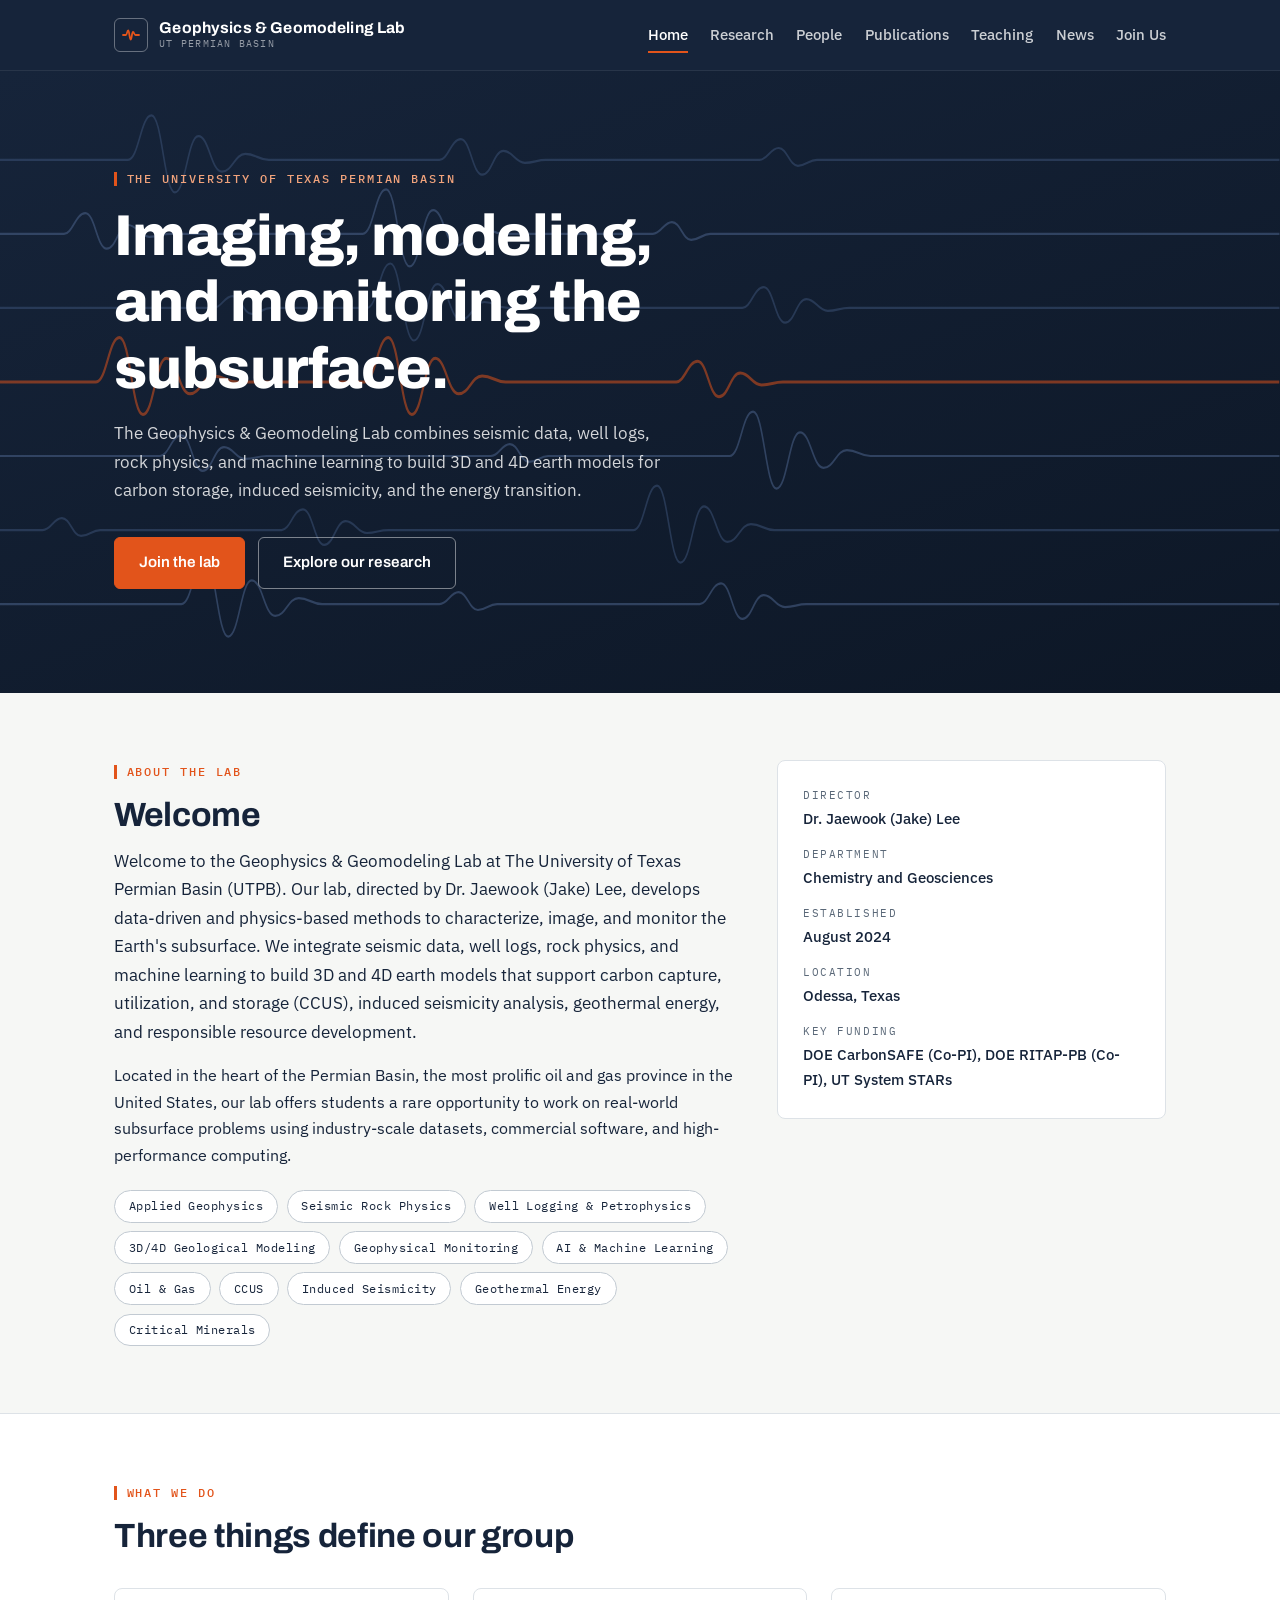
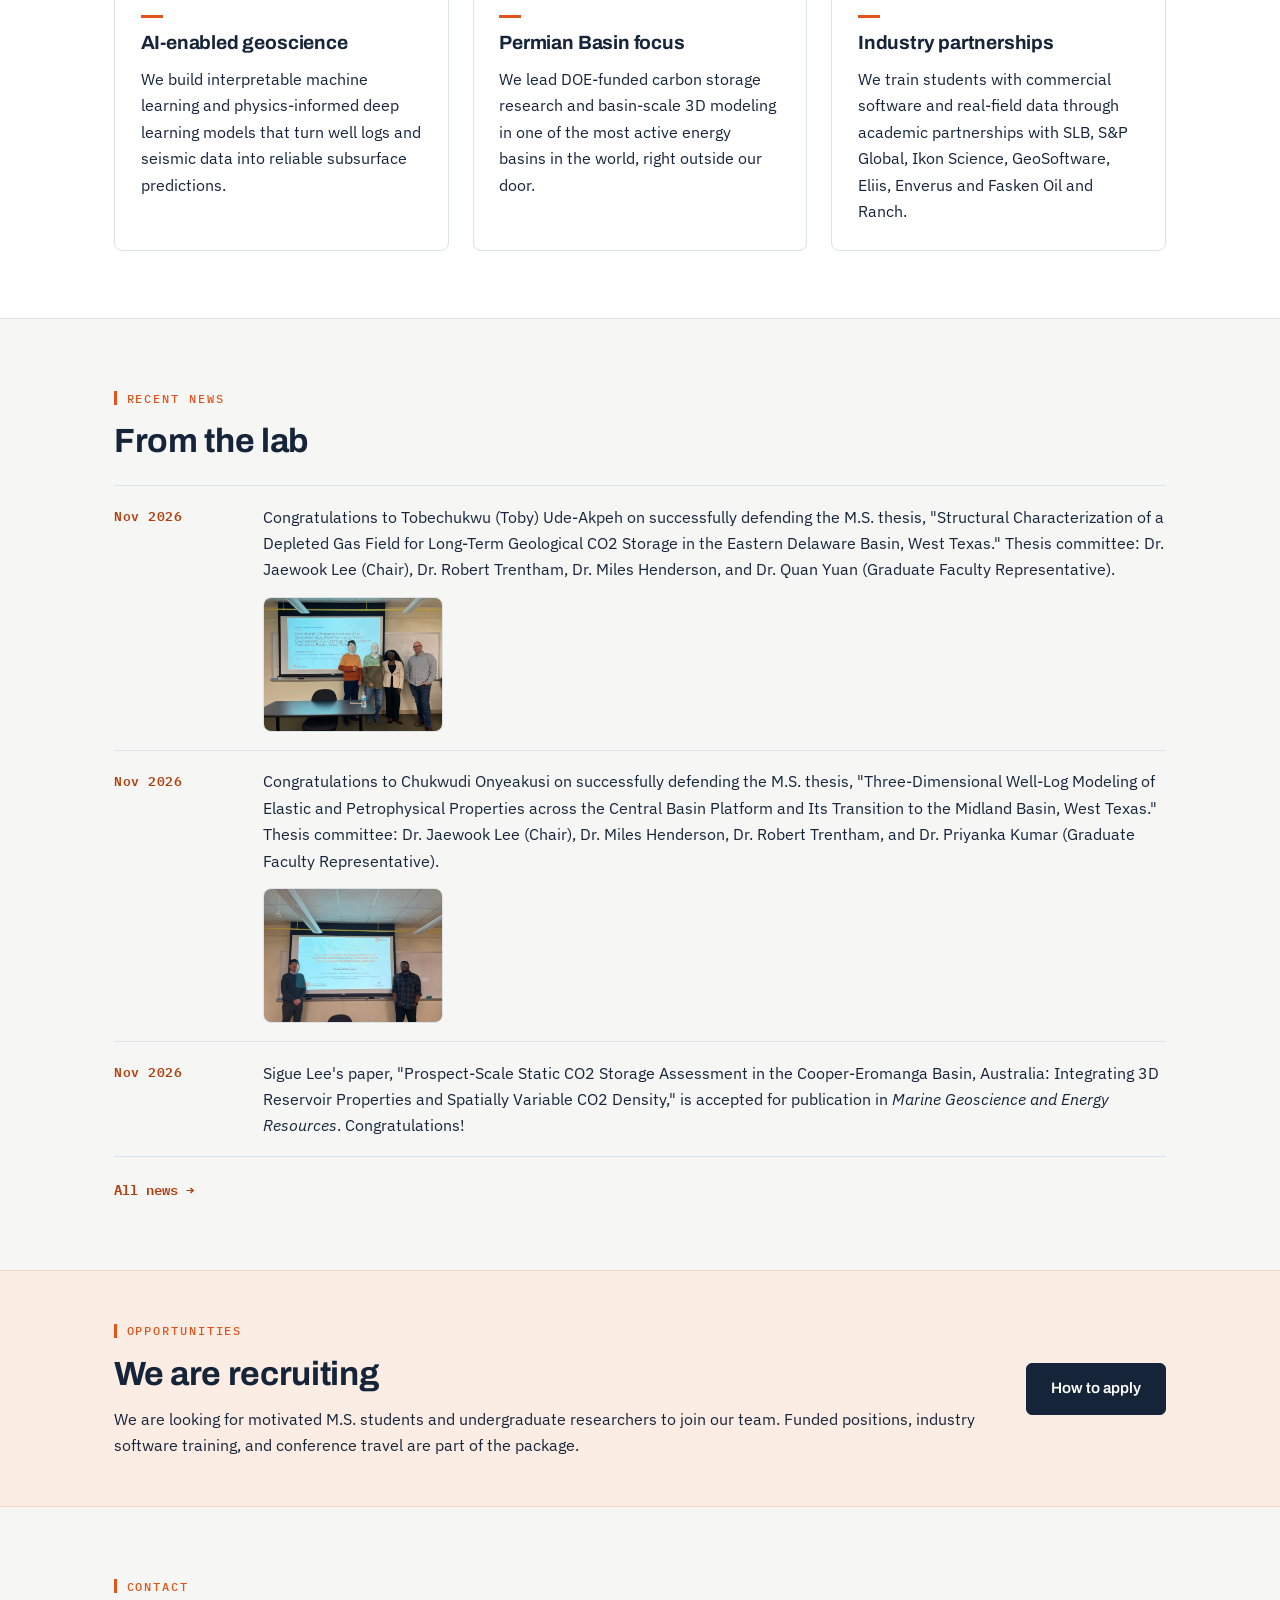
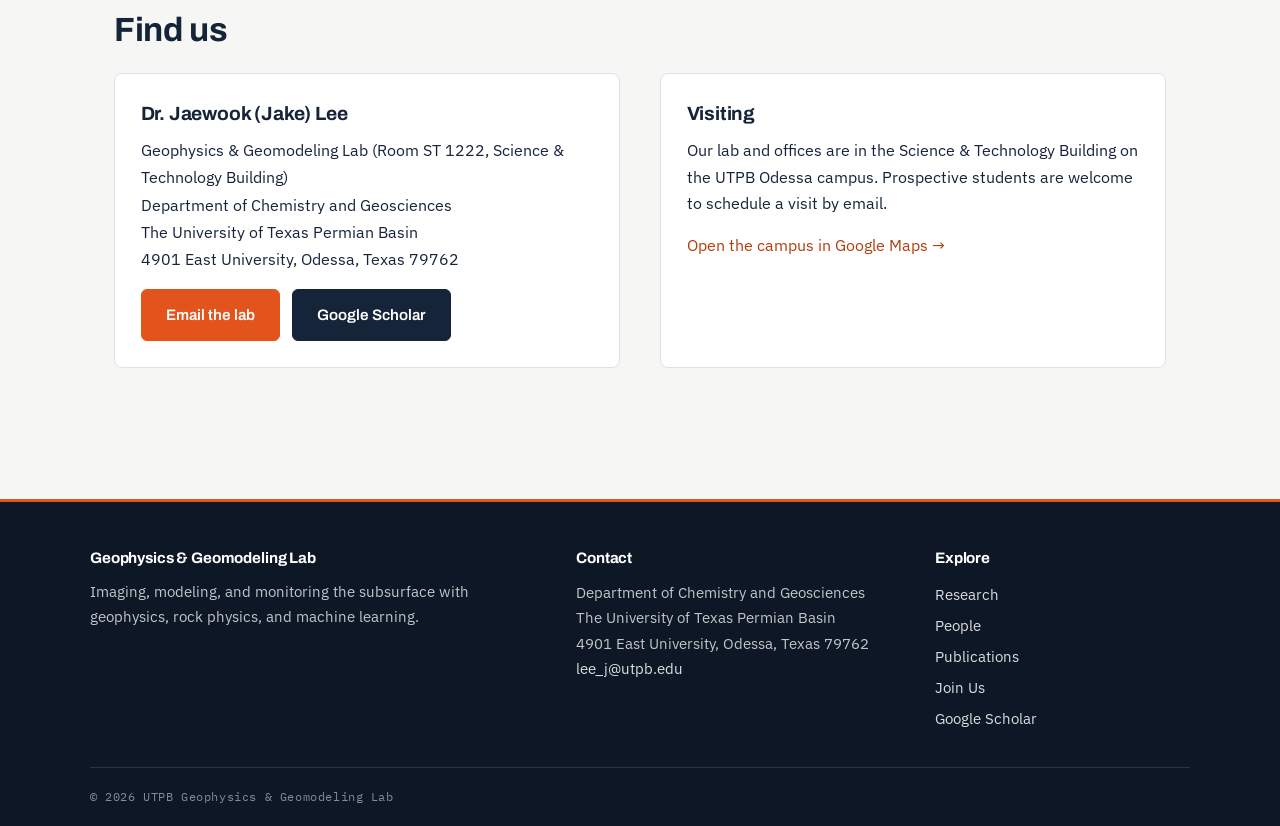
==== commit d63e742b: "Add Critical Minerals to home page research keywords Co-Authored-By: Claude Opus 5.5 <noreply@anthro" ====
--- a/index.html
+++ b/index.html
@@ -83,6 +83,7 @@
             <li>CCUS</li>
             <li>Induced Seismicity</li>
             <li>Geothermal Energy</li>
+            <li>Critical Minerals</li>
           </ul>
         </div>
         <aside class="card facts" aria-label="Lab at a glance">
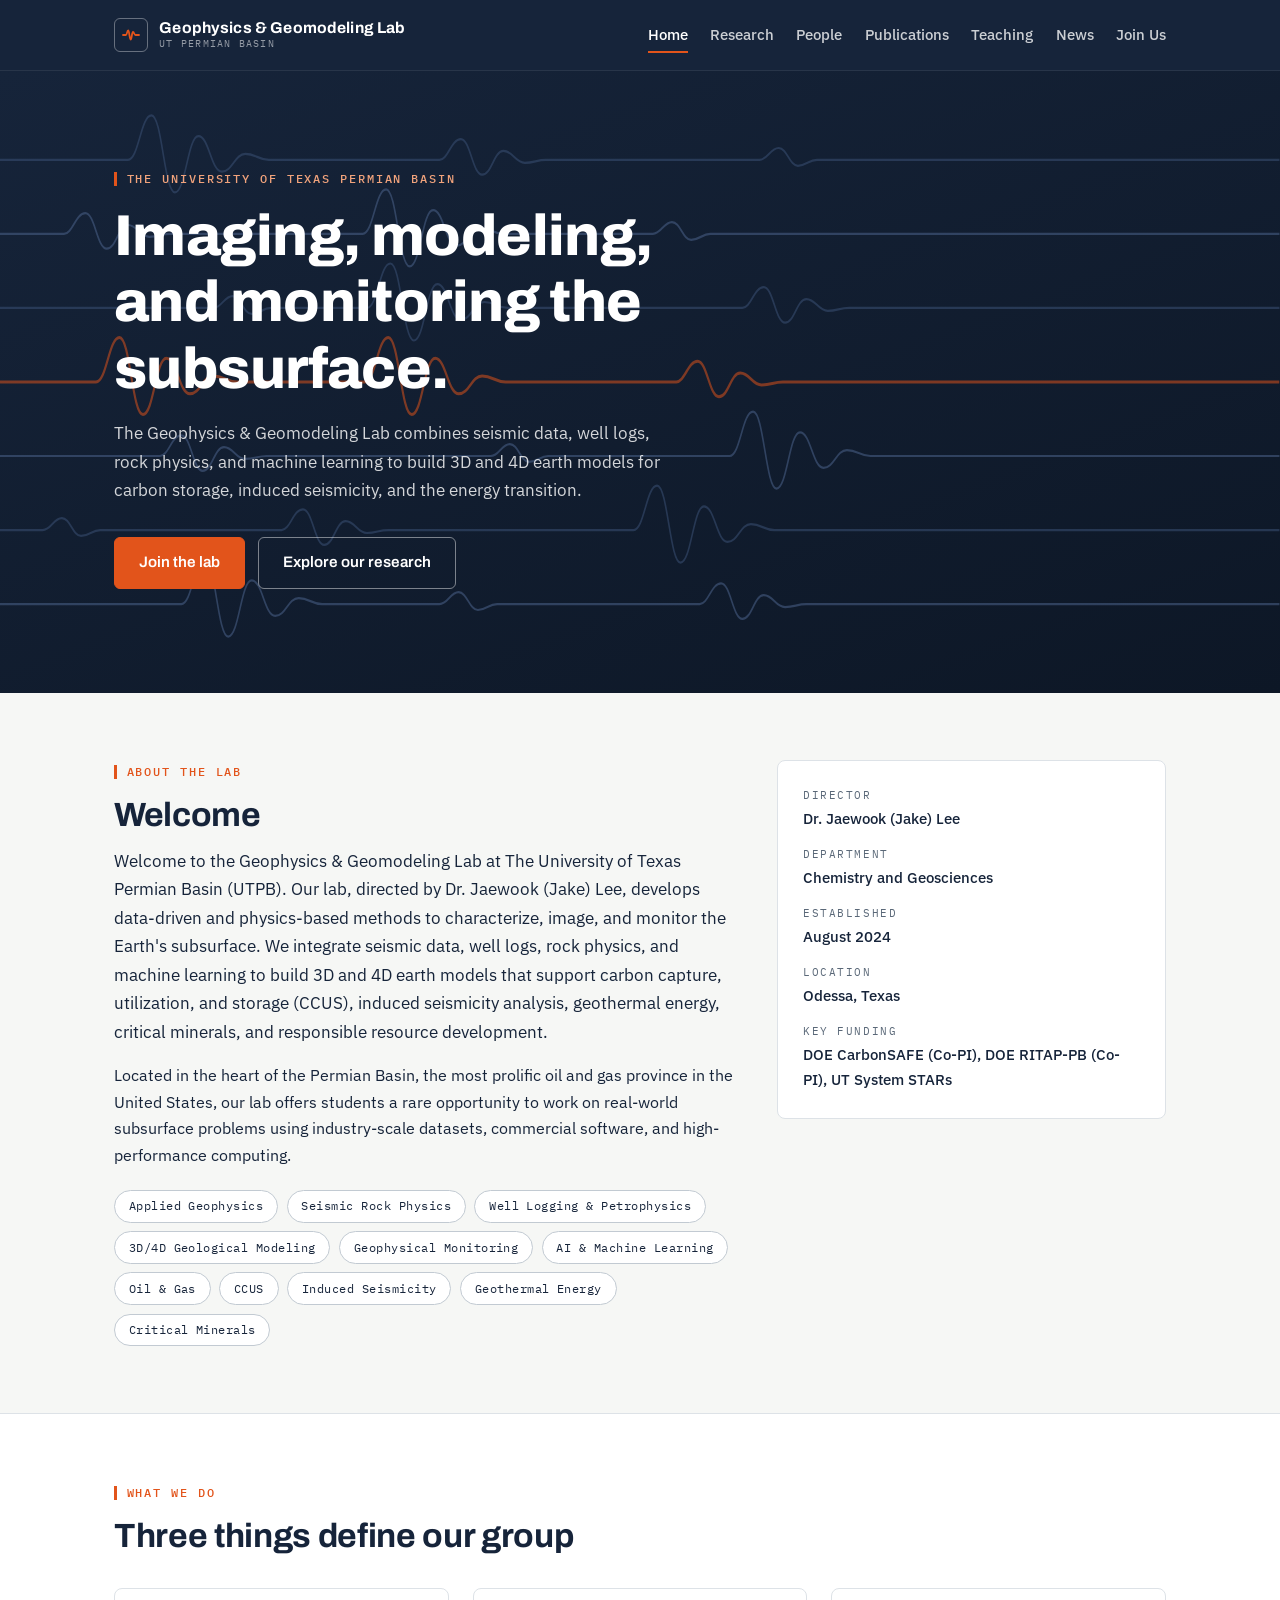
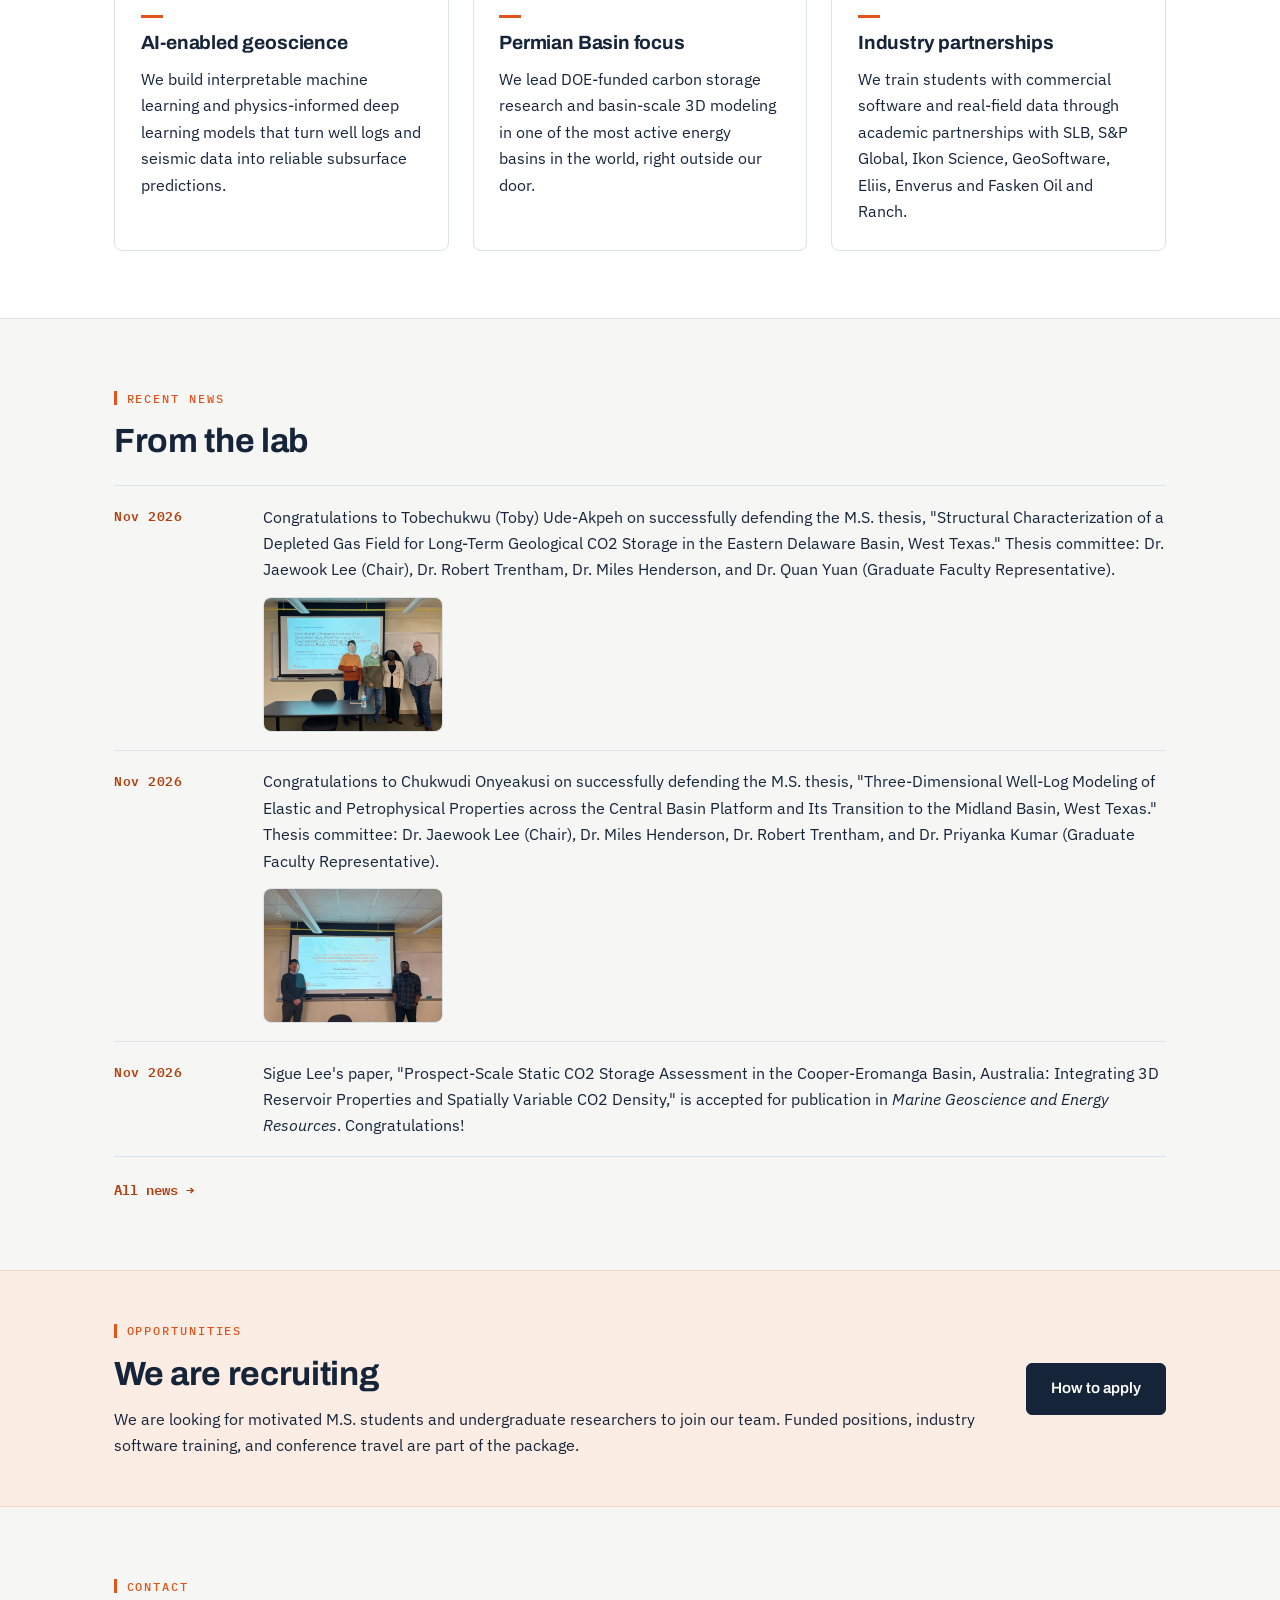
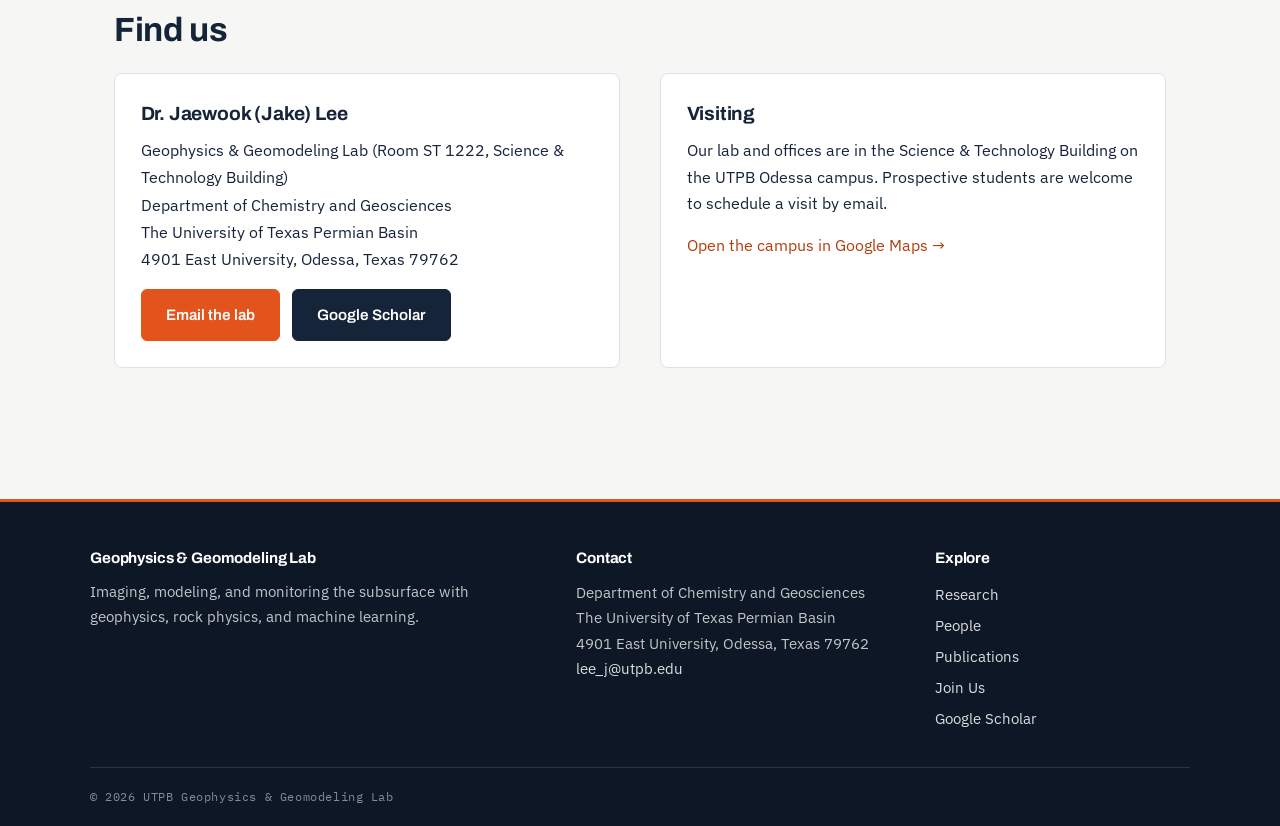
==== commit b970184b: "Mention critical minerals in home page Welcome paragraph Co-Authored-By: Claude Opus 5.5 <noreply@an" ====
--- a/index.html
+++ b/index.html
@@ -70,7 +70,7 @@
         <div>
           <p class="kicker">About the lab</p>
           <h2>Welcome</h2>
-          <p class="lead">Welcome to the Geophysics &amp; Geomodeling Lab at The University of Texas Permian Basin (UTPB). Our lab, directed by Dr. Jaewook (Jake) Lee, develops data-driven and physics-based methods to characterize, image, and monitor the Earth's subsurface. We integrate seismic data, well logs, rock physics, and machine learning to build 3D and 4D earth models that support carbon capture, utilization, and storage (CCUS), induced seismicity analysis, geothermal energy, and responsible resource development.</p>
+          <p class="lead">Welcome to the Geophysics &amp; Geomodeling Lab at The University of Texas Permian Basin (UTPB). Our lab, directed by Dr. Jaewook (Jake) Lee, develops data-driven and physics-based methods to characterize, image, and monitor the Earth's subsurface. We integrate seismic data, well logs, rock physics, and machine learning to build 3D and 4D earth models that support carbon capture, utilization, and storage (CCUS), induced seismicity analysis, geothermal energy, critical minerals, and responsible resource development.</p>
           <p>Located in the heart of the Permian Basin, the most prolific oil and gas province in the United States, our lab offers students a rare opportunity to work on real-world subsurface problems using industry-scale datasets, commercial software, and high-performance computing.</p>
           <ul class="chips" aria-label="Research keywords">
             <li>Applied Geophysics</li>
